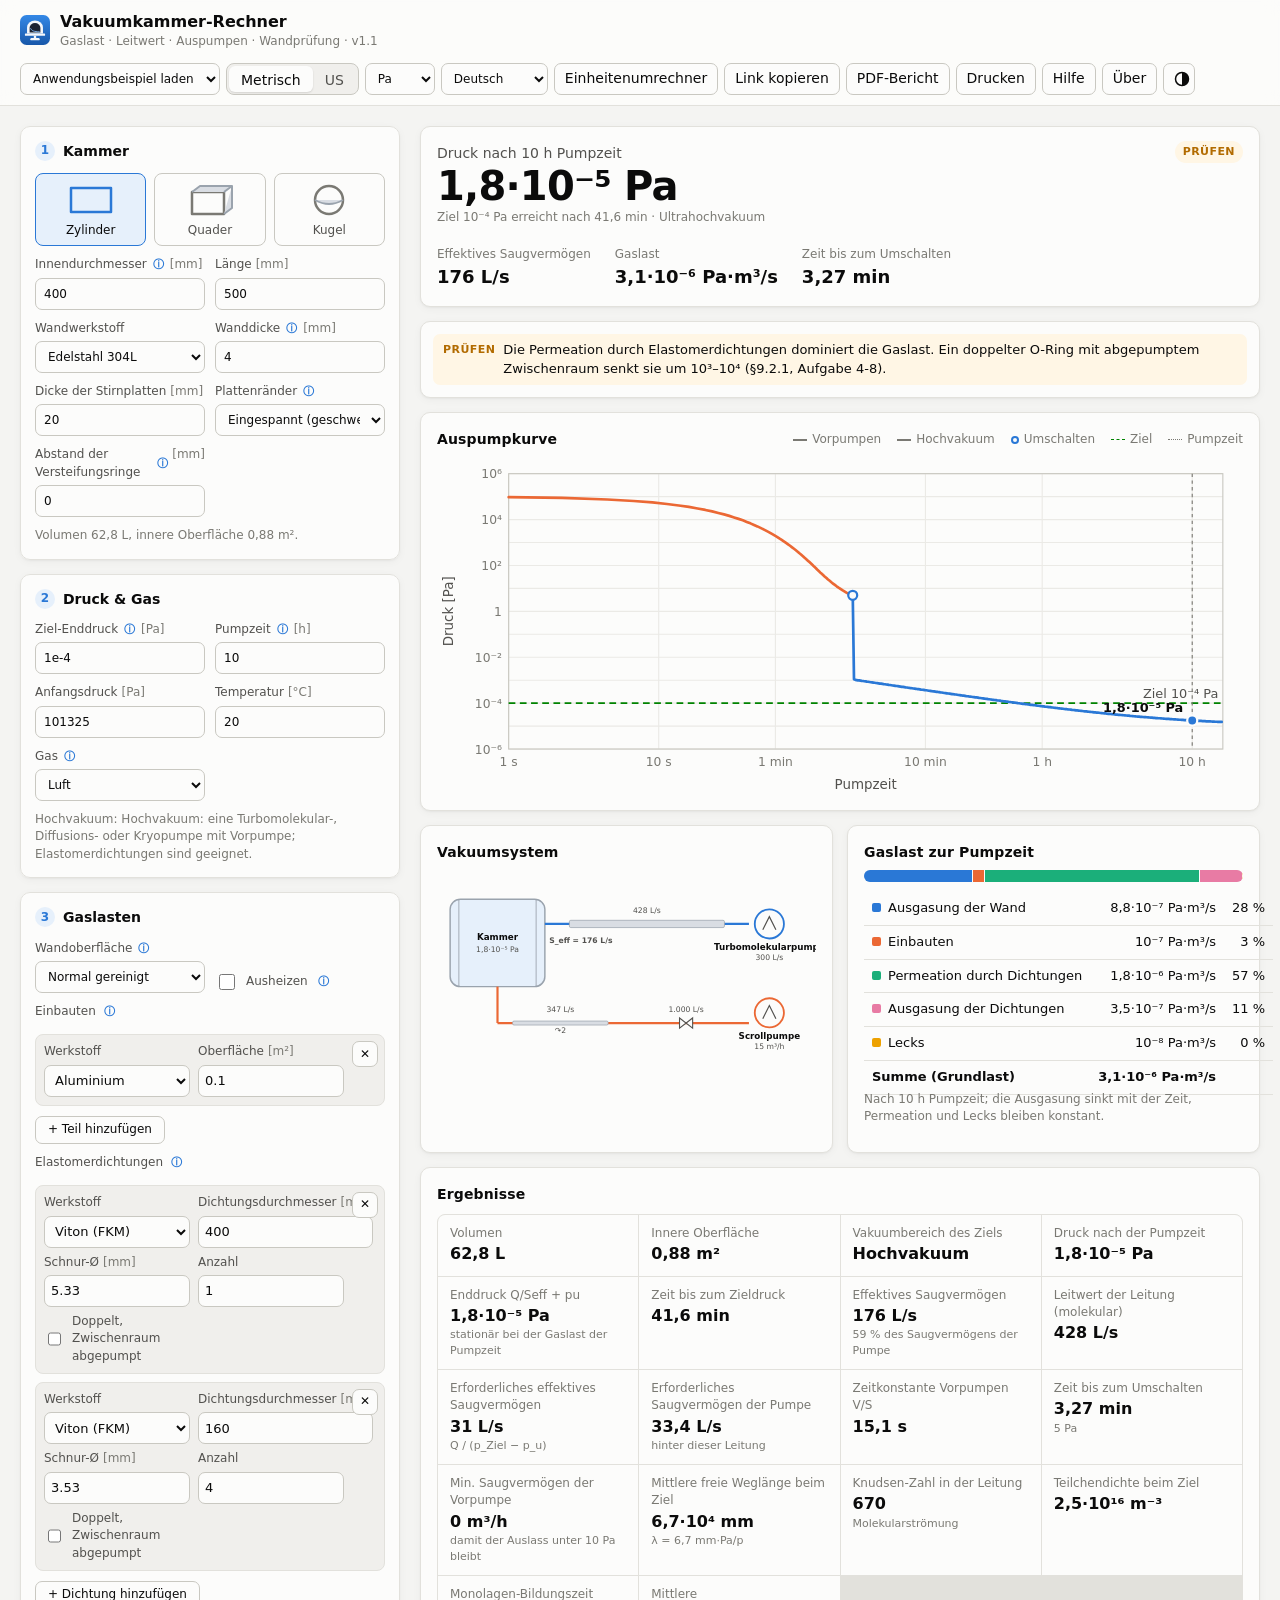
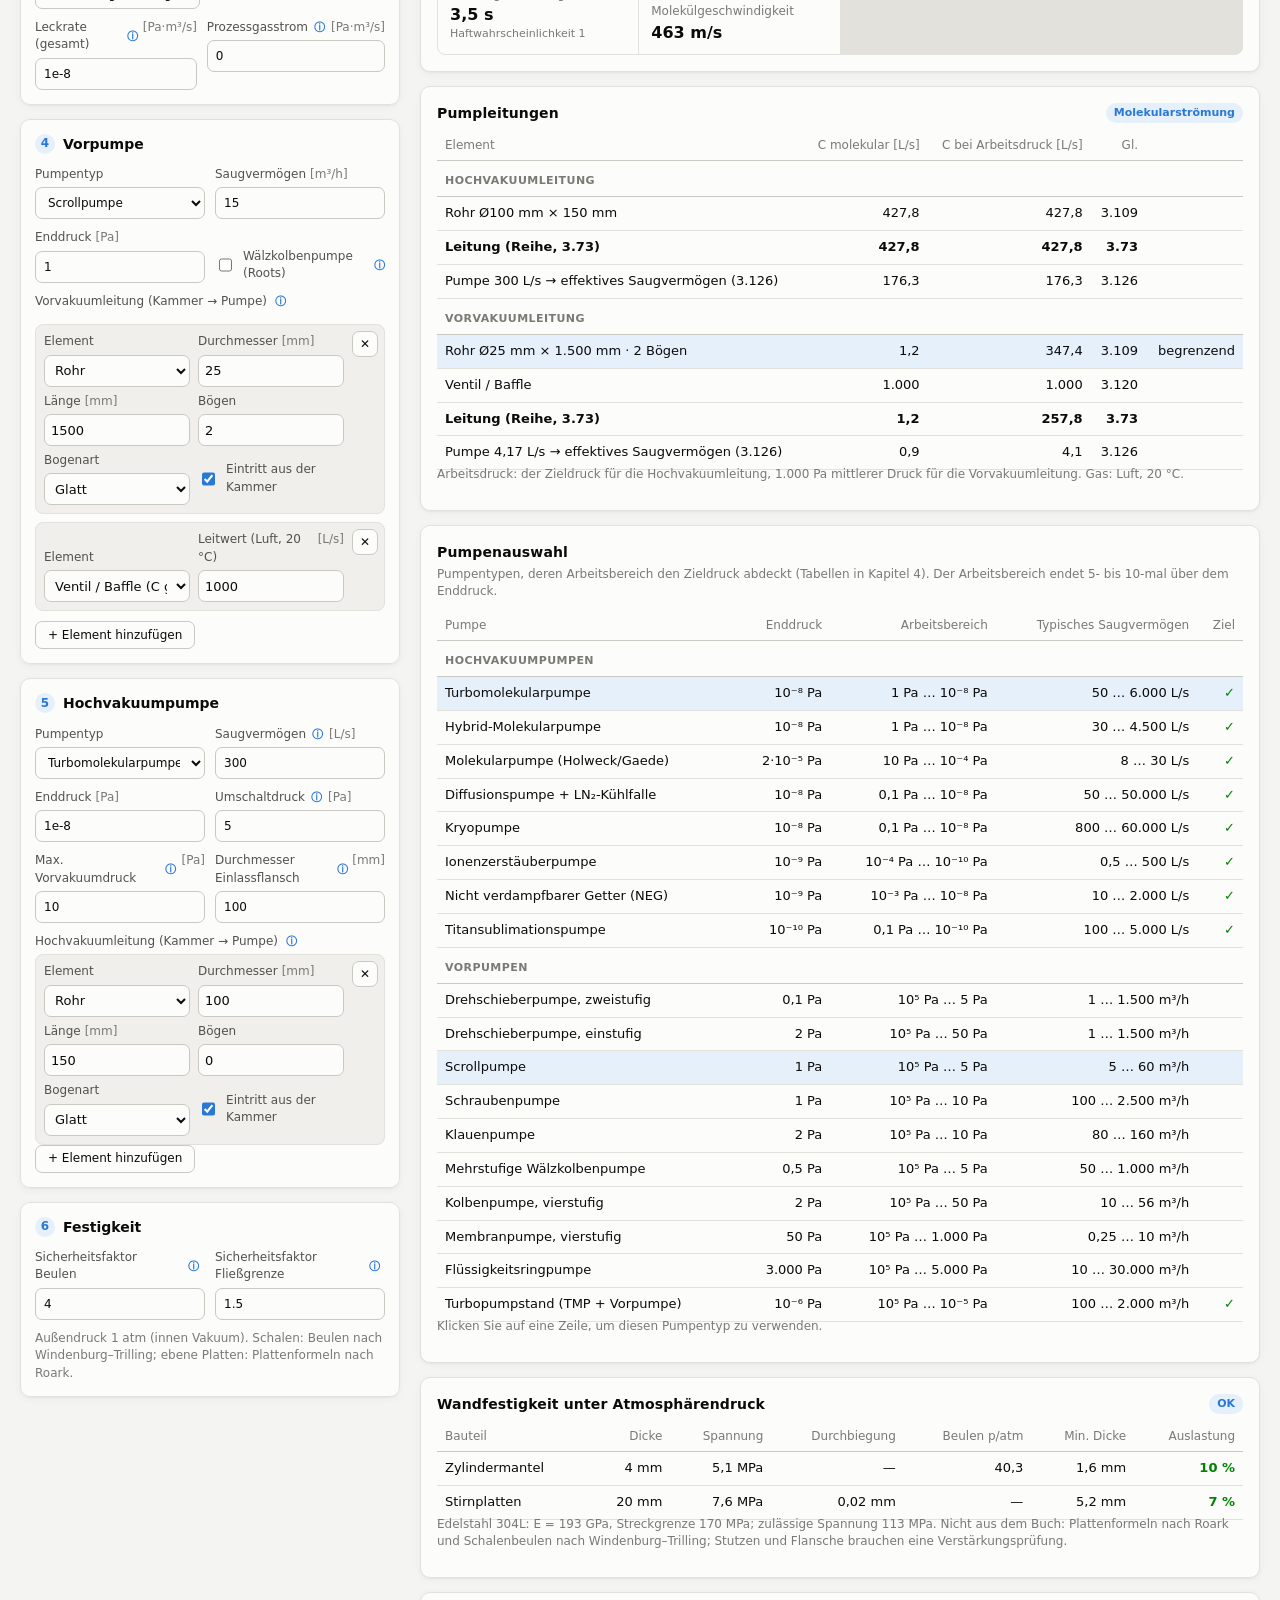
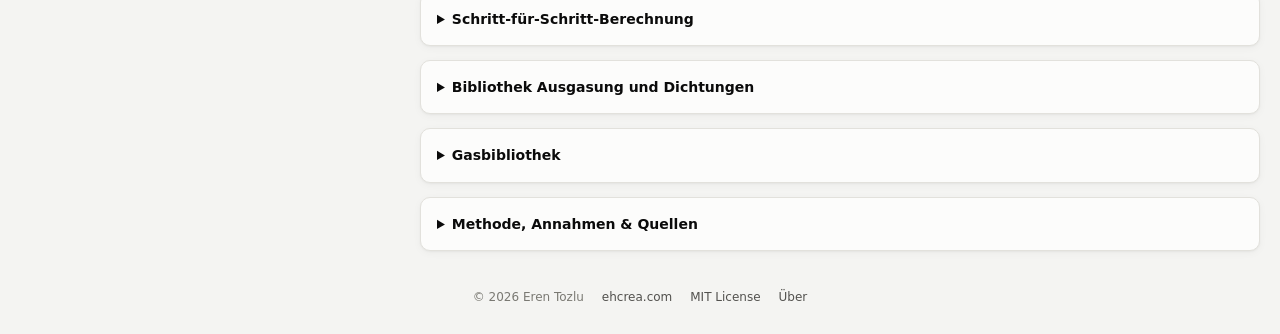
==== de/index.html @ d7c06305 "Add language pages, SEO tags, structured data and sitemap Each language now has its own indexable pa" ====
<!doctype html>
<html lang="de" data-page="de">
<head>
  <meta charset="utf-8">
  <meta name="viewport" content="width=device-width, initial-scale=1">
  <!-- seo: generated by tools/build-pages.js -->
  <title>Vakuumkammer-Rechner: Auspumpzeit, Gaslast und Leitwert</title>
  <meta name="description" content="Kostenloser Online-Rechner für Vakuumkammern: Gaslast durch Ausgasung, Permeation und Lecks, Leitwert der Pumpleitungen, effektives Saugvermögen, Auspumpzeit, Pumpenauswahl und Wanddicke. Metrische oder US-Einheiten, PDF-Bericht.">
  <link rel="canonical" href="https://ehcrea.github.io/vacuum-chamber-calculator/de/">
  <link rel="alternate" hreflang="en" href="https://ehcrea.github.io/vacuum-chamber-calculator/">
  <link rel="alternate" hreflang="de" href="https://ehcrea.github.io/vacuum-chamber-calculator/de/">
  <link rel="alternate" hreflang="nl" href="https://ehcrea.github.io/vacuum-chamber-calculator/nl/">
  <link rel="alternate" hreflang="tr" href="https://ehcrea.github.io/vacuum-chamber-calculator/tr/">
  <link rel="alternate" hreflang="es" href="https://ehcrea.github.io/vacuum-chamber-calculator/es/">
  <link rel="alternate" hreflang="x-default" href="https://ehcrea.github.io/vacuum-chamber-calculator/">
  <meta property="og:type" content="website">
  <meta property="og:site_name" content="ehcrea">
  <meta property="og:title" content="Vakuumkammer-Rechner: Auspumpzeit, Gaslast und Leitwert">
  <meta property="og:description" content="Kostenloser Online-Rechner für Vakuumkammern: Gaslast durch Ausgasung, Permeation und Lecks, Leitwert der Pumpleitungen, effektives Saugvermögen, Auspumpzeit, Pumpenauswahl und Wanddicke. Metrische oder US-Einheiten, PDF-Bericht.">
  <meta property="og:url" content="https://ehcrea.github.io/vacuum-chamber-calculator/de/">
  <meta property="og:image" content="https://ehcrea.github.io/vacuum-chamber-calculator/icons/og-image.png">
  <meta property="og:image:width" content="1200">
  <meta property="og:image:height" content="630">
  <meta property="og:image:alt" content="Vakuumkammer-Rechner: Auspumpzeit, Gaslast und Leitwert">
  <meta property="og:locale" content="de_DE">
  <meta property="og:locale:alternate" content="en_US">
  <meta property="og:locale:alternate" content="nl_NL">
  <meta property="og:locale:alternate" content="tr_TR">
  <meta property="og:locale:alternate" content="es_ES">
  <meta name="twitter:card" content="summary_large_image">
  <meta name="twitter:title" content="Vakuumkammer-Rechner: Auspumpzeit, Gaslast und Leitwert">
  <meta name="twitter:description" content="Kostenloser Online-Rechner für Vakuumkammern: Gaslast durch Ausgasung, Permeation und Lecks, Leitwert der Pumpleitungen, effektives Saugvermögen, Auspumpzeit, Pumpenauswahl und Wanddicke. Metrische oder US-Einheiten, PDF-Bericht.">
  <meta name="twitter:image" content="https://ehcrea.github.io/vacuum-chamber-calculator/icons/og-image.png">
  <script type="application/ld+json">{"@context":"https://schema.org","@type":"WebApplication","name":"Vacuum Chamber Calculator","alternateName":"Vakuumkammer-Rechner: Auspumpzeit, Gaslast und Leitwert","url":"https://ehcrea.github.io/vacuum-chamber-calculator/de/","description":"Kostenloser Online-Rechner für Vakuumkammern: Gaslast durch Ausgasung, Permeation und Lecks, Leitwert der Pumpleitungen, effektives Saugvermögen, Auspumpzeit, Pumpenauswahl und Wanddicke. Metrische oder US-Einheiten, PDF-Bericht.","applicationCategory":"EngineeringApplication","operatingSystem":"Any (web browser)","browserRequirements":"Requires JavaScript","inLanguage":["en","de","nl","tr","es"],"isAccessibleForFree":true,"offers":{"@type":"Offer","price":"0","priceCurrency":"EUR"},"license":"https://opensource.org/licenses/MIT","image":"https://ehcrea.github.io/vacuum-chamber-calculator/icons/og-image.png","author":{"@type":"Person","name":"Eren Tozlu","url":"https://erentozlu.com"},"publisher":{"@type":"Organization","name":"ehcrea","url":"https://ehcrea.com"},"codeRepository":"https://github.com/ehcrea/vacuum-chamber-calculator"}</script>
  <!-- /seo -->
  <link rel="icon" href="../icons/favicon.svg" type="image/svg+xml">
  <link rel="icon" href="../icons/favicon-32.png" sizes="32x32" type="image/png">
  <link rel="icon" href="../icons/favicon-16.png" sizes="16x16" type="image/png">
  <link rel="apple-touch-icon" href="../icons/apple-touch-icon.png" sizes="180x180">
  <link rel="manifest" href="../manifest.webmanifest">
  <meta name="apple-mobile-web-app-capable" content="yes">
  <meta name="mobile-web-app-capable" content="yes">
  <meta name="apple-mobile-web-app-title" content="Vacuum">
  <meta name="apple-mobile-web-app-status-bar-style" content="default">
  <meta name="theme-color" content="#f4f4f2" media="(prefers-color-scheme: light)">
  <meta name="theme-color" content="#111110" media="(prefers-color-scheme: dark)">
  <link rel="stylesheet" href="../css/style.css?v=5">
  <script>
    // Apply the saved theme before first paint to avoid a flash.
    try { const t = localStorage.getItem('vacuum.theme'); if (t === 'light' || t === 'dark') document.documentElement.setAttribute('data-theme', t); } catch (e) { /* storage unavailable */ }
  </script>
</head>
<body>
  <header class="topbar">
    <div class="brand">
      <img class="logo" src="../icons/favicon.svg" alt="" width="30" height="30">
      <div>
        <h1>Vakuumkammer-Rechner</h1>
        <p class="subtitle">Gaslast · Leitwert · Auspumpen · Wandprüfung · v1.1</p>
      </div>
    </div>
    <div class="toolbar">
      <label class="preset">
        <span class="sr-only">Anwendungsbeispiel</span>
        <select id="preset" aria-label="Anwendungsbeispiel">
          <option value="">Anwendungsbeispiel laden…</option>
        </select>
      </label>
      <div class="seg" role="radiogroup" aria-label="Einheitensystem" id="units">
        <button type="button" role="radio" data-units="SI" aria-checked="true">Metrisch</button>
        <button type="button" role="radio" data-units="IMP" aria-checked="false">US</button>
      </div>
      <label class="lang">
        <span class="sr-only">Druckeinheit</span>
        <select id="punit" aria-label="Druckeinheit">
          <option value="Pa">Pa</option>
          <option value="mbar">mbar</option>
          <option value="Torr">Torr</option>
        </select>
      </label>
      <label class="lang">
        <span class="sr-only">Sprache</span>
        <select id="lang" aria-label="Sprache"></select>
      </label>
      <button type="button" class="btn" id="converter-open" title="Einheitenumrechner öffnen">Einheitenumrechner</button>
      <button type="button" class="btn" id="share" title="Link mit dieser Auslegung kopieren">Link kopieren</button>
      <button type="button" class="btn" id="pdf" title="PDF-Auslegungsbericht herunterladen">PDF-Bericht</button>
      <button type="button" class="btn" id="print" title="Diese Seite drucken">Drucken</button>
      <button type="button" class="btn" id="help-open" title="So verwenden Sie diesen Rechner">Hilfe</button>
      <button type="button" class="btn" id="about-open" title="Über diesen Rechner">Über</button>
      <button type="button" class="btn btn-icon" id="theme" title="Helles/dunkles Design umschalten" aria-label="Design umschalten">
        <svg width="16" height="16" viewBox="0 0 16 16" aria-hidden="true"><circle cx="8" cy="8" r="6.5" fill="none" stroke="currentColor" stroke-width="1.5"></circle><path d="M8 1.5a6.5 6.5 0 0 1 0 13z" fill="currentColor"></path></svg>
      </button>
    </div>
  </header>

  <main class="layout">
    <!-- ================= INPUTS ================= -->
    <form class="inputs" id="form" autocomplete="off" novalidate>
      <fieldset>
        <legend><span class="step">1</span>Kammer</legend>
        <div class="layout-picker" role="radiogroup" aria-label="Kammerform" id="shape-picker">
          <button type="button" role="radio" data-shape="cyl" aria-checked="true">
            <svg viewBox="0 0 60 36" aria-hidden="true"><path d="M10 6H50V30H10Z"/><path class="metal" d="M10 6V30M50 6V30"/></svg>
            <span>Zylinder</span>
          </button>
          <button type="button" role="radio" data-shape="box" aria-checked="false">
            <svg viewBox="0 0 60 36" aria-hidden="true"><path d="M12 10H44V32H12Z"/><path class="metal" d="M12 10L20 4H52L44 10M52 4V26L44 32"/></svg>
            <span>Quader</span>
          </button>
          <button type="button" role="radio" data-shape="sphere" aria-checked="false">
            <svg viewBox="0 0 60 36" aria-hidden="true"><circle cx="30" cy="18" r="14" fill="none" stroke="currentColor"/><path class="metal" d="M16 18Q30 26 44 18"/></svg>
            <span>Kugel</span>
          </button>
        </div>
        <div class="grid2">
          <label data-show="cyl sphere"><span class="lt">Innendurchmesser <span class="tip" tabindex="0" title="Innendurchmesser des Mantels.">ⓘ</span></span> <span class="u" data-unit="length"></span><input type="number" step="any" min="0" data-key="D" data-q="length"></label>
          <label data-show="cyl box">Länge <span class="u" data-unit="length"></span><input type="number" step="any" min="0" data-key="L" data-q="length"></label>
          <label data-show="box">Breite <span class="u" data-unit="length"></span><input type="number" step="any" min="0" data-key="W" data-q="length"></label>
          <label data-show="box">Höhe <span class="u" data-unit="length"></span><input type="number" step="any" min="0" data-key="H" data-q="length"></label>
        </div>
        <div class="grid2">
          <label>Wandwerkstoff
            <select data-key="wallMat" id="wallMat"></select>
          </label>
          <label><span class="lt">Wanddicke <span class="tip" tabindex="0" title="Dicke des Mantels (Zylinder, Kugel) bzw. der Seitenwände und des Bodens (Quader).">ⓘ</span></span> <span class="u" data-unit="length"></span><input type="number" step="any" min="0" data-key="tw" data-q="length"></label>
          <label data-show="cyl box"><span class="lt" id="te-label">Dicke der Stirnplatten</span> <span class="u" data-unit="length"></span><input type="number" step="any" min="0" data-key="te" data-q="length"></label>
          <label data-show="cyl box"><span class="lt">Plattenränder <span class="tip" tabindex="0" title="Geschweißte oder dicke geflanschte Ränder wirken eingespannt; verschraubte Deckel auf einem O-Ring sind eher frei aufgelagert.">ⓘ</span></span>
            <select data-key="edge">
              <option value="fixed">Eingespannt (geschweißt)</option>
              <option value="simple">Frei aufgelagert (verschraubt)</option>
            </select>
          </label>
          <label data-show="cyl"><span class="lt">Abstand der Versteifungsringe <span class="tip" tabindex="0" title="Abstand zwischen umlaufenden Versteifungsringen. 0 = keine Ringe, die freie Länge ist die Zylinderlänge.">ⓘ</span></span> <span class="u" data-unit="length"></span><input type="number" step="any" min="0" data-key="stiff" data-q="length"></label>
        </div>
        <p class="hint" id="geo-hint"></p>
      </fieldset>

      <fieldset>
        <legend><span class="step">2</span>Druck &amp; Gas</legend>
        <div class="grid2">
          <label><span class="lt">Ziel-Enddruck <span class="tip" tabindex="0" title="Druck, den die Kammer erreichen muss (ohne Prozessgas). Sein Vakuumbereich bestimmt Pumpentyp und Dichtungen.">ⓘ</span></span> <span class="u" data-unit="pressure"></span><input type="number" step="any" min="0" data-key="target" data-q="pressure"></label>
          <label><span class="lt">Pumpzeit <span class="tip" tabindex="0" title="Zeit nach dem Pumpbeginn, zu der Druck und Ausgasungslast bewertet werden. Die Ausgasung sinkt etwa mit 1/t, eine längere Pumpzeit ergibt also einen niedrigeren Druck.">ⓘ</span></span> <span class="u" data-unit="time"></span><input type="number" step="any" min="0" data-key="tEval" data-q="time"></label>
          <label>Anfangsdruck <span class="u" data-unit="pressure"></span><input type="number" step="any" min="0" data-key="p0" data-q="pressure"></label>
          <label>Temperatur <span class="u" data-unit="temp"></span><input type="number" step="any" data-key="T" data-q="temp"></label>
          <label><span class="lt">Gas <span class="tip" tabindex="0" title="Gas für Leitwerte, mittlere freie Weglänge und Strömungsart. Die Ausgasung nicht ausgeheizter Systeme ist überwiegend Wasserdampf, Luftlecks sind Luft.">ⓘ</span></span>
            <select data-key="gas" id="gas"></select>
          </label>
        </div>
        <p class="hint" id="range-hint"></p>
      </fieldset>

      <fieldset>
        <legend><span class="step">3</span>Gaslasten</legend>
        <div class="grid2">
          <label><span class="lt">Wandoberfläche <span class="tip" tabindex="0" title="Ausgasung von Metallwänden nach 1 h Pumpen (Bild 10.1): ultrarein 10⁻⁶, normal gereinigt 10⁻⁵, rostig 10⁻⁴ Pa·m³/(s·m²), fallend mit 1/t.">ⓘ</span></span>
            <select data-key="surface">
              <option value="clean">Ultrarein</option>
              <option value="normal">Normal gereinigt</option>
              <option value="rusty">Rostig / verschmutzt</option>
              <option value="none">Ausgasung vernachlässigen</option>
            </select>
          </label>
          <label class="check"><input type="checkbox" data-key="baked"> Ausheizen <span class="tip" tabindex="0" title="Nach dem Ausheizen sinkt die Ausgasung auf die Werte von Anhang D (10⁻⁹–10⁻¹¹ Pa·m³/(s·m²) für Edelstahl).">ⓘ</span></label>
          <label data-show="baked">Ausheiztemperatur <span class="u" data-unit="temp"></span><input type="number" step="any" data-key="bakeT" data-q="temp"></label>
          <label data-show="baked"><span class="lt">Ausheizen endet nach <span class="tip" tabindex="0" title="Zeit vom Pumpbeginn, bis das Ausheizen beendet und die Kammer wieder auf Raumtemperatur ist. Davor gilt die Ausgasung ohne Ausheizen.">ⓘ</span></span> <span class="u" data-unit="time"></span><input type="number" step="any" min="0" data-key="bakeH" data-q="hours"></label>
        </div>
        <div class="mini-label">Einbauten <span class="tip" tabindex="0" title="Halterungen, Kabel, Isolierung, Proben in der Kammer: auch ihre Oberfläche gast aus. Mit Benutzerdefiniert geben Sie eine eigene Rate ein.">ⓘ</span></div>
        <div class="rows" id="comps"></div>
        <button type="button" class="btn btn-small" id="add-comp">+ Teil hinzufügen</button>
        <div class="mini-label">Elastomerdichtungen <span class="tip" tabindex="0" title="O-Ringe: Gas permeiert aus der Atmosphäre durch das Gummi (Permeation ∝ Länge), und das freiliegende Gummi gast aus. Ein doppelter O-Ring mit abgepumptem Zwischenraum senkt die Druckdifferenz.">ⓘ</span></div>
        <div class="rows" id="seals"></div>
        <button type="button" class="btn btn-small" id="add-seal">+ Dichtung hinzufügen</button>
        <div class="grid2">
          <label><span class="lt">Leckrate (gesamt) <span class="tip" tabindex="0" title="Zulässige Gesamtleckrate der Schweißnähte, Durchführungen und Dichtungen. Eine gute Helium-Lecksuche erreicht 10⁻¹⁰ Pa·m³/s je Verbindung.">ⓘ</span></span> <span class="u" data-unit="throughput"></span><input type="number" step="any" min="0" data-key="leak" data-q="throughput"></label>
          <label><span class="lt">Prozessgasstrom <span class="tip" tabindex="0" title="Im Betrieb eingelassenes Gas (Sputtergas, Dosierventil). Es bestimmt den Arbeitsdruck und die Größe der Vorpumpe, nicht den Enddruck.">ⓘ</span></span> <span class="u" data-unit="throughput"></span><input type="number" step="any" min="0" data-key="process" data-q="throughput"></label>
        </div>
      </fieldset>

      <fieldset>
        <legend><span class="step">4</span>Vorpumpe</legend>
        <div class="grid2">
          <label>Pumpentyp
            <select data-key="roughType" id="roughType"></select>
          </label>
          <label>Saugvermögen <span class="u" data-unit="roughS"></span><input type="number" step="any" min="0" data-key="roughS" data-q="roughS"></label>
          <label>Enddruck <span class="u" data-unit="pressure"></span><input type="number" step="any" min="0" data-key="roughPu" data-q="pressure"></label>
          <label class="check"><input type="checkbox" data-key="boosterOn"> Wälzkolbenpumpe (Roots) <span class="tip" tabindex="0" title="Eine Wälzkolbenpumpe in Reihe erhöht das Saugvermögen zwischen etwa 10³ und 10⁻¹ Pa (§4.6).">ⓘ</span></label>
          <label data-show="booster">Saugvermögen Roots <span class="u" data-unit="roughS"></span><input type="number" step="any" min="0" data-key="boosterS" data-q="roughS"></label>
          <label data-show="booster">Roots einschalten unter <span class="u" data-unit="pressure"></span><input type="number" step="any" min="0" data-key="boosterP" data-q="pressure"></label>
        </div>
        <div class="mini-label">Vorvakuumleitung (Kammer → Pumpe) <span class="tip" tabindex="0" title="Rohre, Ventile und Blenden in Reihe zwischen Kammer und Vorpumpe.">ⓘ</span></div>
        <div class="rows" id="roughLine"></div>
        <button type="button" class="btn btn-small" data-add-line="roughLine">+ Element hinzufügen</button>
      </fieldset>

      <fieldset>
        <legend><span class="step">5</span>Hochvakuumpumpe</legend>
        <div class="grid2">
          <label>Pumpentyp
            <select data-key="hvType" id="hvType"></select>
          </label>
          <label data-show="hv"><span class="lt">Saugvermögen <span class="tip" tabindex="0" title="Saugvermögen am Einlass für das gewählte Gas, aus dem Datenblatt.">ⓘ</span></span> <span class="u" data-unit="speed"></span><input type="number" step="any" min="0" data-key="hvS" data-q="speed"></label>
          <label data-show="hv">Enddruck <span class="u" data-unit="pressure"></span><input type="number" step="any" min="0" data-key="hvPu" data-q="pressure"></label>
          <label data-show="hv"><span class="lt">Umschaltdruck <span class="tip" tabindex="0" title="Druck, bei dem das Vorvakuumventil schließt und das Hochvakuumventil öffnet.">ⓘ</span></span> <span class="u" data-unit="pressure"></span><input type="number" step="any" min="0" data-key="hvCross" data-q="pressure"></label>
          <label data-show="backed"><span class="lt">Max. Vorvakuumdruck <span class="tip" tabindex="0" title="Höchster Vorvakuumdruck am Pumpenauslass: etwa 10 Pa bei Turbopumpen, der kritische Vorvakuumdruck (≈20 Pa) bei Diffusionspumpen.">ⓘ</span></span> <span class="u" data-unit="pressure"></span><input type="number" step="any" min="0" data-key="hvBacking" data-q="pressure"></label>
          <label data-show="hv"><span class="lt">Durchmesser Einlassflansch <span class="tip" tabindex="0" title="Der molekulare Leitwert der Einlassöffnung begrenzt das Saugvermögen jeder Pumpe an diesem Flansch (Aufgabe 4-5).">ⓘ</span></span> <span class="u" data-unit="length"></span><input type="number" step="any" min="0" data-key="hvFlange" data-q="length"></label>
        </div>
        <div data-show="hv">
          <div class="mini-label">Hochvakuumleitung (Kammer → Pumpe) <span class="tip" tabindex="0" title="Stutzen, Ventile, Baffles und Kühlfallen in Reihe zwischen Kammer und Hochvakuumpumpe.">ⓘ</span></div>
          <div class="rows" id="hvLine"></div>
          <button type="button" class="btn btn-small" data-add-line="hvLine">+ Element hinzufügen</button>
        </div>
      </fieldset>

      <fieldset>
        <legend><span class="step">6</span>Festigkeit</legend>
        <div class="grid2">
          <label><span class="lt">Sicherheitsfaktor Beulen <span class="tip" tabindex="0" title="Verhältnis des elastischen Beuldrucks zur atmosphärischen Last. Dünne Schalen sind imperfektionsempfindlich: 3 bis 5 ist üblich.">ⓘ</span></span><input type="number" step="any" min="1" data-key="sfB" data-q="num"></label>
          <label><span class="lt">Sicherheitsfaktor Fließgrenze <span class="tip" tabindex="0" title="Zulässige Spannung = Streckgrenze / Sicherheitsfaktor.">ⓘ</span></span><input type="number" step="any" min="1" data-key="sfY" data-q="num"></label>
        </div>
        <p class="hint">Außendruck 1 atm (innen Vakuum). Schalen: Beulen nach Windenburg–Trilling; ebene Platten: Plattenformeln nach Roark.</p>
      </fieldset>
    </form>

    <!-- ================= RESULTS ================= -->
    <section class="results" aria-live="polite">
      <div class="card hero" id="hero">
        <div class="hero-main">
          <div class="hero-label" id="hero-label">Druck nach der Pumpzeit</div>
          <div class="hero-value" id="hero-value">—</div>
          <div class="hero-sub" id="hero-sub"></div>
        </div>
        <dl class="hero-side" id="hero-side"></dl>
        <div class="status-chip" id="status-chip"></div>
      </div>

      <div class="card issues" id="issues" hidden></div>

      <div class="card">
        <div class="card-head"><h2 id="chart-title">Auspumpkurve</h2><span class="legend-key" id="chart-legend"></span></div>
        <div class="drawing chart" id="chart"></div>
      </div>

      <div class="grid-cards">
        <div class="card">
          <div class="card-head"><h2>Vakuumsystem</h2></div>
          <div class="drawing" id="schematic"></div>
        </div>
        <div class="card">
          <div class="card-head"><h2>Gaslast zur Pumpzeit</h2></div>
          <div id="loads"></div>
        </div>
      </div>

      <div class="card">
        <h2>Ergebnisse</h2>
        <div class="metrics" id="metrics"></div>
      </div>

      <div class="card">
        <div class="card-head"><h2>Pumpleitungen</h2><span class="badge" id="line-badge"></span></div>
        <div class="table-wrap" id="line-table"></div>
      </div>

      <div class="card">
        <div class="card-head"><h2>Pumpenauswahl</h2></div>
        <p class="card-note">Pumpentypen, deren Arbeitsbereich den Zieldruck abdeckt (Tabellen in Kapitel 4). Der Arbeitsbereich endet 5- bis 10-mal über dem Enddruck.</p>
        <div class="table-wrap" id="pump-table"></div>
      </div>

      <div class="card">
        <div class="card-head"><h2>Wandfestigkeit unter Atmosphärendruck</h2><span class="badge" id="struct-badge"></span></div>
        <div class="table-wrap" id="struct-table"></div>
      </div>

      <details class="card lib" id="steps-card">
        <summary>Schritt-für-Schritt-Berechnung</summary>
        <div class="steps" id="steps"></div>
      </details>

      <details class="card lib">
        <summary>Bibliothek Ausgasung und Dichtungen</summary>
        <p class="card-note">Typische Werte aus dem Buch (Bilder 10.1–10.3, Tabellen 10.1–10.2, Anhang D). Reale Raten hängen von Reinigung, Vorgeschichte und Pumpzeit ab; für kritische Systeme messen.</p>
        <div class="table-wrap" id="outg-table"></div>
        <p class="card-note" data-i18n-html="nasa"><!--i18n:nasa-->Andere Werkstoffe prüfen? Die <a href="https://etd.gsfc.nasa.gov/capabilities/outgassing-database/" target="_blank" rel="noopener">Ausgasungsdatenbank der NASA</a> enthält TML und CVCM (ASTM E595: 24 h bei 125 °C im Vakuum) für Tausende von Polymeren, Klebstoffen und Kabeln. Übliche Grenzwerte sind TML ≤ 1 % und CVCM ≤ 0,1 %. Dies sind prozentuale Masseverluste, keine Ausgasungsraten: Nutzen Sie sie zur Werkstoffauswahl und entnehmen Sie die Raten für den Rechner der Tabelle oben oder Messungen.<!--/i18n:nasa--></p>
        <div class="table-wrap" id="seal-table"></div>
      </details>

      <details class="card lib">
        <summary>Gasbibliothek</summary>
        <div class="table-wrap" id="gas-table"></div>
      </details>

      <details class="card notes">
        <summary>Methode, Annahmen &amp; Quellen</summary>
        <div class="notes-body" data-i18n-html="notes"><!--i18n:notes--><ul>
<li><b>Quelle.</b> Formeln und Daten aus <i>Vacuum Science and Technology</i> (Suurmeijer, Mulder, Verhoeven): kinetische Gastheorie (Kap. 1), Gasströmung und Leitwert (Kap. 3), Pumpen und Pumpsysteme (Kap. 4), Dichtungen (Kap. 9), Werkstoffe, Ausgasung und Permeation (Kap. 10, Anhang D). Der Rechner reproduziert das Rechenbeispiel aus §3.17 sowie die Aufgaben 3-1, 3-2, 3-3, 4-5, 4-6, 4-8 und 4-17 (siehe die Tests im Repository).</li>
<li><b>Leitwert.</b> Molekularströmung: Blende (3.97), kurze Rohre mit dem Clausing-Faktor 4d/(4d + 3l) (3.109–3.110), lange Rohre (3.107), Rechteckkanäle (3.112–3.114), Ringspalte (3.105, 3.116) und Bögen als Zusatzlänge α·d (3.118). Viskose Strömung: Poiseuille (3.89, 3.91, 3.93). Übergang: das empirische f(d·p) aus (3.123), in d/λ geschrieben, damit es für jedes Gas gilt; Blenden werden zwischen molekularer und kritischer Strömung interpoliert (Annahme). Leitwerte skalieren mit √(T/M) (3.120).</li>
<li><b>Gaslasten.</b> Metalle: q = q₁ₕ·(1 h/t) mit 10⁻⁶, 10⁻⁵ oder 10⁻⁴ Pa·m³/(s·m²) nach 1 h (Bild 10.1, Tabelle 10.1); Polymere und Keramik nach Bild 10.2 (≈1/t^0,6–0,85); nach dem Ausheizen die Werte aus Anhang D. Permeation durch O-Ringe Q = P(T)·Δp·F·πD mit der Arrhenius-Anpassung an Bild 10.3 und einem Geometriefaktor F = 2, der das Viton-Beispiel aus §4.11.1 und Aufgabe 4-8 reproduziert. Ein doppelter O-Ring mit abgepumptem Zwischenraum sieht nur den Zwischenraumdruck (§9.2.1).</li>
<li><b>Auspumpen.</b> V·dp/dt = Q(t) − S_eff·(p − p_u), mit Exponentialschritten integriert (7.4, 7.7); das Saugvermögen sinkt wie S₀·(1 − p_u/p) (7.8), der Durchfluss ist durch kritische Strömung im engsten Querschnitt der Leitung begrenzt, eine optionale Wälzkolbenpumpe übernimmt unter ihrem Einschaltdruck und die Hochvakuumpumpe beim Umschaltdruck. Das 1/t-Gesetz wird über seinen Gültigkeitsbereich von einigen zehn Stunden hinaus mit Warnung extrapoliert.</li>
<li><b>Pumpen.</b> Enddrücke, Arbeitsbereiche und typisches Saugvermögen aus den Tabellen von Kapitel 4; der Arbeitsbereich endet 5- bis 10-mal über dem Enddruck. Vorpumpe: S_b ≥ Q_max/p_b,max (Aufgaben 4-3, 4-6).</li>
<li><b>Wandfestigkeit (nicht im Buch).</b> Zylinder: elastisches Beulen nach Windenburg–Trilling mit der Grenze für lange Zylinder 2E/(1−ν²)·(t/D)³; Kugeln: 0,25·E·(t/Rₒ)², eine untere Schranke, die mit dem Standard-Sicherheitsfaktor 4 dem elastischen zulässigen Druck nach ASME VIII-1 UG-28(d) entspricht; ebene Platten unter 1 atm: Formeln nach Roark für eingespannte oder frei aufgelagerte Rechteck- und Kreisplatten. Stutzen, Flansche, Schweißnähte und Versteifungen brauchen einen eigenen Nachweis nach dem geltenden Druckbehälter-Regelwerk.</li>
<li><b>Nicht enthalten.</b> Gasgemische und Partialdrücke, Saugvermögenskurven aus Datenblättern, Kompressionsverhältnis von Turbopumpen, Desorptionsspitzen beim Ausheizen, diffusionsbegrenzte Ausgasung, virtuelle Lecks, Leitwert komplexer Geometrien (ein Element mit festem Leitwert verwenden), thermische Transpiration.</li>
<li><b>Prüfung gegen andere Quellen.</b> Neben den Buchbeispielen vergleichen die Tests den Rechner mit Standardwerten aus Handbüchern für Luft bei 20 °C (Blende 11,6 L/s pro cm², langes Rohr 12,1·d³/l, Poiseuille 135·d⁴·p̄/l, kritische Blende ≈ 20 L/s pro cm²; d und l in cm, p̄ in mbar): alle stimmen auf 1 % überein. Das Zylinderbeulen stimmt auf 5 % mit der Formel nach von Mises aus EN 13445-3 überein. Bekannte Abweichung: Der Kurzrohrfaktor 4d/(4d + 3l) des Buches liegt bis zu etwa 11 % über den exakten Clausing-Werten; Leitwerte kurzer Rohre sind daher etwas optimistisch.</li>
</ul><!--/i18n:notes--></div>
      </details>
    </section>
  </main>

  <footer class="site-footer">
    <span>© 2026 Eren Tozlu</span>
    <a href="https://ehcrea.com" target="_blank" rel="noopener">ehcrea.com</a>
    <a href="https://github.com/ehcrea/vacuum-chamber-calculator/blob/main/LICENSE" target="_blank" rel="noopener">MIT License</a>
    <a href="#about" id="about-link">Über</a>
  </footer>

  <dialog class="about" id="about" aria-labelledby="about-title">
    <form method="dialog"><button class="btn btn-icon about-close" title="Schließen" aria-label="Schließen">✕</button></form>
    <div data-i18n-html="about"><!--i18n:about--><div class="about-head"><img src="../icons/favicon.svg" alt=""><div><h2 id="about-title">Vakuumkammer-Rechner</h2><p>Version 1.1 · von Eren Tozlu</p></div></div>
<p>Ein kostenloses Browser-Werkzeug zur Auslegung einer Vakuumkammer und ihres Pumpsystems. Es summiert die Gaslast aus Ausgasung, Permeation durch Dichtungen und Lecks, berechnet den Leitwert der Pumpleitungen und das effektive Saugvermögen, simuliert das Auspumpen ab Atmosphäre und prüft die Wände gegen Einbeulen. Alle Berechnungen laufen in Ihrem Browser.</p>
<p>Formeln, Werkstoffdaten und Rechenbeispiele stammen aus dem Lehrbuch <i>Vacuum Science and Technology</i> von Bart Suurmeijer, Theo Mulder und Jan Verhoeven; die Gleichungsnummern der Schritt-für-Schritt-Berechnung beziehen sich darauf. Die Wandprüfung verwendet die Plattenformeln nach Roark und die Beulformel nach Windenburg–Trilling. Keine Verbindung zu oder Empfehlung durch die Autoren oder den Verlag.</p>
<p>Erstellt von Eren Tozlu. Weitere Engineering-Werkzeuge und Projekte auf <a href="https://ehcrea.com" target="_blank" rel="noopener">ehcrea.com</a>.</p>
<p>Open Source unter der <a href="https://github.com/ehcrea/vacuum-chamber-calculator/blob/main/LICENSE" target="_blank" rel="noopener">MIT-Lizenz</a>; der Quellcode liegt auf <a href="https://github.com/ehcrea/vacuum-chamber-calculator" target="_blank" rel="noopener">GitHub</a>.</p>
<div class="about-support"><p><strong>Gefällt Ihnen der Vakuumrechner?</strong> Er ist für alle kostenlos, und ich erweitere ihn in meiner Freizeit. Wenn er Ihnen bei einer Kammerauslegung Zeit gespart oder beim Lernen geholfen hat, können Sie die Weiterentwicklung auf Patreon unterstützen. Jeder Beitrag, ob groß oder klein, hilft mir, neue technische Werkzeuge zu entwickeln. Vielen Dank!</p><a class="btn-support" href="https://www.patreon.com/ehcrea" target="_blank" rel="noopener"><span aria-hidden="true">♥</span> Auf Patreon unterstützen</a></div>
<p class="about-meta"><strong>Haftungsausschluss.</strong> Die Ergebnisse sind technische Abschätzungen für die Konzeptphase, keine zertifizierte Berechnung. Die Rechnungen reproduzieren die Beispiele des Buches und wurden mit Standardwerten aus Handbüchern und der elastischen Beulformel der EN 13445-3 gegengeprüft (siehe Hinweise unter den Ergebnissen). Bekannte Grenzen: Der Clausing-Faktor des Buches für kurze Rohre liefert bis zu etwa 11 % höhere Leitwerte als die exakten Werte; Ausgasungs- und Permeationsdaten schwanken je nach Charge, Reinigung und Vorgeschichte um eine Größenordnung; Pumpendaten sind typische Werte – verwenden Sie die Herstellerkurven der tatsächlichen Pumpe. Kritische Systeme durch Messung prüfen und drucktragende Teile, Stutzen und Schweißnähte nach dem geltenden Regelwerk (z. B. ASME VIII-1 oder EN 13445) nachweisen lassen. Das Werkzeug wird ohne Gewähr bereitgestellt; die Nutzung erfolgt auf eigene Gefahr.</p><!--/i18n:about--></div>
  </dialog>

  <dialog class="about help" id="help" aria-labelledby="help-title">
    <form method="dialog"><button class="btn btn-icon about-close" title="Schließen" aria-label="Schließen">✕</button></form>
    <div data-i18n-html="help"><!--i18n:help--><h2 id="help-title">So verwenden Sie den Vakuumkammer-Rechner</h2>
<p>Neu hier? Wählen Sie in der Werkzeugleiste unter <b>Anwendungsbeispiel laden…</b> ein Beispiel, ändern Sie dann einen Wert nach dem anderen und beobachten Sie die Auspumpkurve.</p>
<h3>Sechs Schritte</h3>
<ol>
<li><b>Kammer</b>: Form, Innenmaße, Wandwerkstoff und Dicken.</li>
<li><b>Druck &amp; Gas</b>: der benötigte Enddruck, die Pumpzeit, nach der er erreicht sein muss, das Gas und die Temperatur.</li>
<li><b>Gaslasten</b>: Sauberkeit der Wand und Ausheizen, Einbauten mit ihrer Oberfläche, die Elastomerdichtungen (O-Ringe) und die zulässige Leckrate. Ein Prozessgasstrom zählt nur im Betrieb.</li>
<li><b>Vorpumpe</b> und ihre Leitung zur Kammer, wahlweise mit Wälzkolbenpumpe.</li>
<li><b>Hochvakuumpumpe</b> mit Saugvermögen, Umschalt- und Vorvakuumdruck sowie der Leitung (Stutzen, Ventile, Baffles) zwischen Kammer und Pumpe.</li>
<li><b>Festigkeit</b>: Sicherheitsfaktoren für die atmosphärische Last auf die Wände.</li>
</ol>
<h3>Grundbegriffe</h3>
<dl>
<dt>Gaslast Q</dt><dd>Gas, das je Sekunde in die Kammer gelangt [Pa·m³/s]. Unter etwa 10⁻² Pa dominiert die Ausgasung (meist Wasserdampf), die etwa mit 1/t sinkt.</dd>
<dt>Leitwert C</dt><dd>Wie leicht Gas durch ein Rohr oder eine Blende strömt. Bei Molekularströmung hängt er nur von Geometrie und Gas ab, nicht vom Druck. In Reihe gilt 1/C = Σ1/Cᵢ.</dd>
<dt>Effektives Saugvermögen</dt><dd>S_eff = S·C/(S + C): das Saugvermögen, das tatsächlich an der Kammer ankommt. Eine Pumpe, die viel größer als der Leitwert ist, ist verschenkt.</dd>
<dt>Enddruck</dt><dd>p = Q/S_eff + p_u: Gaslast geteilt durch das effektive Saugvermögen plus der Enddruck der Pumpe.</dd>
<dt>Strömungsart</dt><dd>Knudsen-Zahl Kn = λ/d: viskos unter 0,01, molekular über 1. Vorpumpen ist meist viskos, Hochvakuum molekular.</dd>
</dl>
<h3>Ergebnisse lesen</h3>
<ul>
<li>Das Abzeichen zeigt <b>OK</b>, <b>Prüfen</b> oder <b>Problem</b>; jede Meldung sagt, was zu ändern ist, und nennt den Abschnitt im Buch.</li>
<li>Die Auspumpkurve zeigt Vorpumpen (orange) und Hochvakuum (blau), den Umschaltpunkt, das Ziel und die Pumpzeit.</li>
<li><b>Pumpleitungen</b> listet jedes Element; das begrenzende ist hervorgehoben. <b>Pumpenauswahl</b> markiert die passenden Pumpentypen; ein Klick auf eine Zeile übernimmt sie.</li>
<li><b>Schritt-für-Schritt-Berechnung</b> zeigt alle Formeln mit Gleichungsnummern. <b>Link kopieren</b> speichert die Auslegung in einem Link; <b>PDF-Bericht</b> erstellt einen druckbaren Bericht.</li>
</ul>
<h3>Kostenlose Lektüre für Studierende</h3>
<p>Alle folgenden Quellen sind online frei lesbar (auf Englisch) und grob von einführend bis vertiefend geordnet.</p>
<ul class="reading">
<li><a href="https://www.leybold.com/en-us/knowledge/vacuum-fundamentals" target="_blank" rel="noopener">Leybold – Fundamentals of Vacuum Technology</a>: Einführung von der Gasphysik über Pumpen und Messgeräte bis zur Lecksuche; auch als kostenloses E-Book erhältlich.</li>
<li><a href="https://www.pfeiffervacuum.com/global/en/knowledge/vacuum-technology" target="_blank" rel="noopener">Pfeiffer Vacuum – The Vacuum Technology Book</a>: Grundlegende Berechnungen (Druck, Gasströmung, Leitwert, Auspumpzeit), Komponenten, Pumpen und Messtechnik.</li>
<li><a href="https://arxiv.org/abs/2006.01464" target="_blank" rel="noopener">E. Al-Dmour – Fundamentals of Vacuum Physics and Technology</a>: Vorlesung der CERN Accelerator School (2020): kinetische Gastheorie, Gasströmung und die wichtigsten Gasquellen in kompakter Form.</li>
<li><a href="https://arxiv.org/abs/1404.0960" target="_blank" rel="noopener">P. Chiggiato – Vacuum Technology for Ion Sources</a>: Vorlesung der CERN Accelerator School (2014): Strömungsbereiche, Leitwerte, Pumpenauswahl und eine elektrische Analogie für das Auspumpen.</li>
<li><a href="https://arxiv.org/abs/2105.07675" target="_blank" rel="noopener">M. Seidel – Accelerator Vacuum</a>: Vorlesung der CERN Accelerator School (2021): Druckprofile entlang langer Rohre – warum viele Systeme leitwertbegrenzt sind.</li>
<li><a href="https://arxiv.org/abs/2006.07124" target="_blank" rel="noopener">P. Chiggiato – Outgassing Properties of Vacuum Materials for Particle Accelerators</a>: Vorlesung der CERN Accelerator School (2020): warum Oberflächen Gas abgeben, die Rolle von Wasserdampf und Ausheizen, Werkstoffwahl; Hintergrund zum 1/t-Gesetz.</li>
<li><a href="https://etd.gsfc.nasa.gov/capabilities/outgassing-database/" target="_blank" rel="noopener">NASA – Outgassing Data for Selecting Spacecraft Materials</a>: frei durchsuchbare Datenbank mit Tausenden von Werkstoffen (Klebstoffe, Elastomere, Kunststoffe, Klebebänder, Kabel), geprüft nach ASTM E595. Angegeben werden TML (Gesamtmasseverlust, %) und CVCM (kondensierbare flüchtige Bestandteile, %) – Screening-Werte für die Werkstoffauswahl; sie sind keine Ausgasungsraten und lassen sich nicht direkt in den Rechner eingeben.</li>
<li><a href="https://arxiv.org/abs/2006.01574" target="_blank" rel="noopener">V. Baglin – Cryopumping and Vacuum Systems</a>: Vorlesung der CERN Accelerator School (2020): Getter- und Kryopumpen, angewandt auf ein großes reales System (LHC).</li>
<li><a href="https://ntrs.nasa.gov/citations/20205011530" target="_blank" rel="noopener">NASA SP-8007 – Buckling of Thin-Walled Circular Cylinders (2020)</a>: NASA-Auslegungsrichtlinie zum Schalenbeulen und zu Abminderungsfaktoren; Hintergrund zur Wandfestigkeitsprüfung.</li>
<li>Kurze Definitionen auf Wikipedia: <a href="https://en.wikipedia.org/wiki/Vacuum" target="_blank" rel="noopener">Vacuum</a>, <a href="https://en.wikipedia.org/wiki/Mean_free_path" target="_blank" rel="noopener">Mittlere freie Weglänge</a>, <a href="https://en.wikipedia.org/wiki/Knudsen_number" target="_blank" rel="noopener">Knudsen number</a>, <a href="https://en.wikipedia.org/wiki/Free_molecular_flow" target="_blank" rel="noopener">Free molecular flow</a>, <a href="https://en.wikipedia.org/wiki/Outgassing" target="_blank" rel="noopener">Outgassing</a>, <a href="https://en.wikipedia.org/wiki/Vacuum_pump" target="_blank" rel="noopener">Vacuum pump</a>, <a href="https://en.wikipedia.org/wiki/Ultra-high_vacuum" target="_blank" rel="noopener">Ultrahochvakuum</a>.</li>
</ul>
<p class="about-meta">Die Links führen zu externen Websites; für deren Inhalt sind die jeweiligen Autoren verantwortlich.</p>
<p class="about-meta">Drücke lassen sich in Pa, mbar oder Torr anzeigen; Durchfluss und Ausgasung folgen dieser Wahl.</p><!--/i18n:help--></div>
  </dialog>

  <dialog class="about converter" id="converter" aria-labelledby="conv-title">
    <form method="dialog"><button class="btn btn-icon about-close" title="Schließen" aria-label="Schließen">✕</button></form>
    <h2 id="conv-title">Einheitenumrechner</h2>
    <div class="seg seg-wide conv-tabs" role="radiogroup" aria-label="Größe" id="conv-family">
      <button type="button" role="radio" data-family="pressure" aria-checked="true">Druck</button>
      <button type="button" role="radio" data-family="throughput" aria-checked="false">Throughput</button>
      <button type="button" role="radio" data-family="speed" aria-checked="false">Saugvermögen</button>
      <button type="button" role="radio" data-family="outg" aria-checked="false">Outgassing</button>
      <button type="button" role="radio" data-family="length" aria-checked="false">Länge</button>
      <button type="button" role="radio" data-family="temp" aria-checked="false">Temperatur</button>
      <button type="button" role="radio" data-family="volume" aria-checked="false">Volumen</button>
    </div>
    <p class="hint">Type in any field; the others update.</p>
    <div class="conv-grid" id="conv-fields"></div>
    <p class="hint" id="conv-note"></p>
  </dialog>

  <div class="toast" id="toast" role="status" hidden></div>

  <script src="../js/units.js?v=5"></script>
  <script src="../js/i18n.js?v=5"></script>
  <script src="../js/data.js?v=5"></script>
  <script src="../js/physics.js?v=5"></script>
  <script src="../js/presets.js?v=5"></script>
  <script src="../js/steps.js?v=5"></script>
  <script src="../js/drawing.js?v=5"></script>
  <script src="../js/charts.js?v=5"></script>
  <script src="../js/report.js?v=5"></script>
  <script src="../js/app.js?v=5"></script>
</body>
</html>
---- css/style.css ----
:root {
  color-scheme: light;
  --bg: #f4f4f2;
  --surface: #fcfcfb;
  --surface-2: #f0efec;
  --border: #e2e1dc;
  --border-strong: #c9c8c1;
  --text: #0b0b0b;
  --text-2: #52514e;
  --text-3: #7a7973;
  --accent: #2a78d6;
  --accent-ink: #ffffff;
  --accent-soft: #e6f0fb;
  --metal: #d9dde3;
  --metal-edge: #9aa3ad;
  --rubber: #2b2b2a;
  --grid: #ebeae6;
  --s1: #2a78d6; --s2: #eb6834; --s3: #1baf7a; --s4: #eda100; --s5: #e87ba4;
  --cold: #2a78d6; --hot: #e34948;
  --ok: #008300; --warn: #b26b00; --err: #c62828; --info: #2a78d6;
  --warn-bg: #fff6e5; --err-bg: #fdecec; --info-bg: #eef4fc;
  --radius: 10px;
  --shadow: 0 1px 2px rgba(0,0,0,.04), 0 2px 8px rgba(0,0,0,.04);
  --mono: ui-monospace, SFMono-Regular, Menlo, Consolas, monospace;
}
@media (prefers-color-scheme: dark) {
  :root:not([data-theme="light"]) {
    color-scheme: dark;
    --bg: #111110; --surface: #1a1a19; --surface-2: #232321; --border: #2e2e2c; --border-strong: #45453f;
    --text: #f0efec; --text-2: #c3c2b7; --text-3: #8f8e86;
    --accent: #3987e5; --accent-soft: #1d2b3d;
    --metal: #3a3f46; --metal-edge: #6b7480; --rubber: #d7d6d0; --grid: #2a2a28;
    --s1: #3987e5; --s2: #d95926; --s3: #199e70; --s4: #c98500; --s5: #d55181;
    --cold: #3987e5; --hot: #e66767;
    --ok: #3fae3f; --warn: #e0a030; --err: #f07070; --info: #6aa8f0;
    --warn-bg: #2d2412; --err-bg: #331a1a; --info-bg: #17222f;
    --shadow: none;
  }
}
:root[data-theme="dark"] {
  color-scheme: dark;
  --bg: #111110; --surface: #1a1a19; --surface-2: #232321; --border: #2e2e2c; --border-strong: #45453f;
  --text: #f0efec; --text-2: #c3c2b7; --text-3: #8f8e86;
  --accent: #3987e5; --accent-soft: #1d2b3d;
  --metal: #3a3f46; --metal-edge: #6b7480; --rubber: #d7d6d0; --grid: #2a2a28;
  --s1: #3987e5; --s2: #d95926; --s3: #199e70; --s4: #c98500; --s5: #d55181;
  --cold: #3987e5; --hot: #e66767;
  --ok: #3fae3f; --warn: #e0a030; --err: #f07070; --info: #6aa8f0;
  --warn-bg: #2d2412; --err-bg: #331a1a; --info-bg: #17222f;
  --shadow: none;
}

* { box-sizing: border-box; }
html, body { margin: 0; }
body {
  background: var(--bg); color: var(--text);
  font: 14px/1.45 system-ui, -apple-system, "Segoe UI", Roboto, Helvetica, Arial, sans-serif;
  -webkit-font-smoothing: antialiased;
}
h1, h2 { margin: 0; font-weight: 600; }
h2 { font-size: 14px; letter-spacing: .01em; }
.sr-only { position: absolute; width: 1px; height: 1px; overflow: hidden; clip: rect(0 0 0 0); }

/* ---------- Top bar ---------- */
.topbar {
  position: sticky; top: 0; z-index: 10;
  display: flex; flex-wrap: wrap; gap: 12px; align-items: center; justify-content: space-between;
  padding: 10px 20px; background: color-mix(in srgb, var(--surface) 92%, transparent);
  backdrop-filter: blur(8px); border-bottom: 1px solid var(--border);
}
.brand { display: flex; align-items: center; gap: 10px; }
.logo { width: 30px; height: 30px; flex: none; }
.logo rect { fill: var(--accent); }
.logo path { stroke: var(--accent-ink); stroke-width: 2; fill: none; stroke-linecap: round; }
h1 { font-size: 16px; }
.subtitle { margin: 0; color: var(--text-3); font-size: 12px; }
.toolbar { display: flex; flex-wrap: wrap; gap: 8px; align-items: center; }

select, input[type="number"] {
  font: inherit; color: var(--text); background: var(--surface);
  border: 1px solid var(--border-strong); border-radius: 7px;
  padding: 6px 8px; width: 100%; min-width: 0; height: 32px;
}
input[type="number"] { font-variant-numeric: tabular-nums; }
select:focus-visible, input:focus-visible, button:focus-visible { outline: 2px solid var(--accent); outline-offset: 1px; }
input:invalid, input.bad { border-color: var(--err); }
.lang select { width: auto; }

.btn {
  font: inherit; font-weight: 500; height: 32px; padding: 0 12px; border-radius: 7px; cursor: pointer;
  border: 1px solid var(--border-strong); background: var(--surface); color: var(--text);
}
.btn:hover { background: var(--surface-2); }
.btn-primary { background: var(--accent); border-color: var(--accent); color: var(--accent-ink); }
.btn-primary:hover { background: var(--accent); filter: brightness(1.08); }
.btn:disabled { opacity: .6; cursor: progress; }
.btn-icon { width: 32px; padding: 0; display: inline-grid; place-items: center; }

.seg { display: inline-flex; border: 1px solid var(--border-strong); border-radius: 8px; padding: 2px; background: var(--surface-2); }
.seg button {
  font: inherit; font-weight: 500; border: 0; background: transparent; color: var(--text-2);
  padding: 4px 12px; border-radius: 6px; cursor: pointer; height: 26px;
}
.seg button[aria-checked="true"] { background: var(--surface); color: var(--text); box-shadow: 0 1px 2px rgba(0,0,0,.12); }
.seg-wide { display: flex; margin-bottom: 10px; }
.seg-wide button { flex: 1; white-space: nowrap; padding: 4px 6px; min-width: 0; overflow: hidden; text-overflow: ellipsis; }

/* ---------- Layout ---------- */
.layout {
  display: grid; grid-template-columns: minmax(300px, 380px) minmax(0, 1fr); gap: 20px;
  padding: 20px; max-width: 1440px; margin: 0 auto;
}
.inputs { display: flex; flex-direction: column; gap: 14px; }
fieldset {
  margin: 0; padding: 14px; border: 1px solid var(--border); border-radius: var(--radius);
  background: var(--surface); box-shadow: var(--shadow); display: flex; flex-direction: column; gap: 10px;
}
legend { font-weight: 600; padding: 0 6px; margin-left: -6px; display: flex; align-items: center; gap: 8px; float: left; width: 100%; margin-bottom: 2px; }
legend + * { clear: both; }
.step {
  display: inline-grid; place-items: center; width: 20px; height: 20px; border-radius: 50%;
  background: var(--accent-soft); color: var(--accent); font-size: 12px; font-weight: 700;
}
label { display: grid; grid-template-columns: auto 1fr; align-content: start; column-gap: 4px; row-gap: 4px; font-size: 12px; color: var(--text-2); font-weight: 500; }
label > input, label > select { grid-column: 1 / -1; }
label .u { color: var(--text-3); font-weight: 400; }
label.check { display: flex; flex-direction: row; align-items: center; gap: 8px; align-self: end; height: 32px; }
label.check input { width: 16px; height: 16px; accent-color: var(--accent); }
.grid2 { display: grid; grid-template-columns: 1fr 1fr; gap: 10px; }
.grid3 { display: grid; grid-template-columns: 1fr 1fr 1fr; gap: 10px; }
.hint { margin: 0; font-size: 12px; color: var(--text-3); }
.hint:empty { display: none; }
[hidden] { display: none !important; }

.layout-picker { display: grid; grid-template-columns: repeat(3, 1fr); gap: 8px; }
.layout-picker button {
  font: inherit; font-size: 12px; font-weight: 500; color: var(--text-2);
  display: flex; flex-direction: column; align-items: center; gap: 4px; padding: 8px 4px 6px;
  border: 1px solid var(--border-strong); border-radius: 8px; background: var(--surface); cursor: pointer;
}
.layout-picker svg { width: 60px; height: 36px; }
.layout-picker path { fill: none; stroke: var(--text-3); stroke-width: 2.5; stroke-linejoin: round; }
.layout-picker path.metal { stroke-width: 2; }
.layout-picker .ring { fill: var(--text-3); stroke: none; }
.layout-picker circle { stroke: var(--text-3); stroke-width: 2.5; }
.layout-picker button[aria-checked="true"] circle { stroke: var(--accent); }
.layout-picker .ring-path { display: none; }
.layout-picker button[aria-checked="true"] { border-color: var(--accent); background: var(--accent-soft); color: var(--text); }
.layout-picker button[aria-checked="true"] path { stroke: var(--accent); }
.layout-picker button[aria-checked="true"] .ring { fill: var(--accent); }

/* ---------- Results ---------- */
.results { display: flex; flex-direction: column; gap: 14px; min-width: 0; }
.card {
  background: var(--surface); border: 1px solid var(--border); border-radius: var(--radius);
  padding: 16px; box-shadow: var(--shadow); min-width: 0;
}
.card > h2 { margin-bottom: 10px; }
.card-head { display: flex; justify-content: space-between; align-items: center; gap: 10px; flex-wrap: wrap; margin-bottom: 8px; }
.card-note { margin: -4px 0 10px; color: var(--text-3); font-size: 12px; }
.grid-cards { display: grid; grid-template-columns: repeat(auto-fit, minmax(320px, 1fr)); gap: 14px; }

.hero { display: flex; gap: 20px; align-items: center; justify-content: space-between; flex-wrap: wrap; }
.hero-label { color: var(--text-2); font-weight: 500; }
.hero-value { font-size: 40px; font-weight: 650; letter-spacing: -.02em; font-variant-numeric: tabular-nums; line-height: 1.15; }
.hero-sub { color: var(--text-3); font-size: 12px; }
.hero-side { display: grid; grid-template-columns: repeat(3, auto); gap: 4px 24px; margin: 0; }
.hero-side div { display: flex; flex-direction: column; }
.hero-side dt { color: var(--text-3); font-size: 12px; }
.hero-side dd { margin: 0; font-size: 18px; font-weight: 600; font-variant-numeric: tabular-nums; }
.hero.invalid .hero-value { color: var(--text-3); }

/* Source results table */
.table-wrap { overflow-x: auto; }
table.data { width: 100%; border-collapse: collapse; font-size: 13px; font-variant-numeric: tabular-nums; }
table.data th { text-align: right; font-weight: 500; color: var(--text-3); font-size: 12px; padding: 6px 8px; border-bottom: 1px solid var(--border-strong); white-space: nowrap; }
table.data td { text-align: right; padding: 7px 8px; border-bottom: 1px solid var(--border); white-space: nowrap; }
table.data th:first-child, table.data td:first-child { text-align: left; }
table.data td.strong { font-weight: 600; }
.status { font-weight: 600; }
.status.ok { color: var(--ok); }
.status.over { color: var(--err); }

.issues { display: flex; flex-direction: column; gap: 6px; padding: 12px; }
.issue { display: flex; gap: 8px; align-items: flex-start; padding: 7px 10px; border-radius: 7px; font-size: 13px; }
.issue .tag { flex: none; font-size: 11px; font-weight: 700; text-transform: uppercase; letter-spacing: .04em; padding-top: 1px; min-width: 44px; }
.issue.error { background: var(--err-bg); } .issue.error .tag { color: var(--err); }
.issue.warn { background: var(--warn-bg); } .issue.warn .tag { color: var(--warn); }
.issue.info { background: var(--info-bg); } .issue.info .tag { color: var(--info); }

.section-wrap { margin-top: 10px; border-top: 1px solid var(--border); padding-top: 8px; }
.section-title { font-size: 12px; color: var(--text-3); margin-bottom: 4px; }
.section svg { max-height: 150px; }
.temp-legend { display: flex; align-items: center; gap: 8px; font-size: 12px; color: var(--text-2); font-variant-numeric: tabular-nums; }
.map-wrap { position: relative; }
.map-wrap svg { display: block; width: 100%; height: auto; max-height: 460px; }
.temp-legend .ramp { width: 120px; height: 8px; border-radius: 4px; background: linear-gradient(90deg, var(--cold), var(--hot)); }

.metrics { display: grid; grid-template-columns: repeat(auto-fill, minmax(170px, 1fr)); gap: 1px; background: var(--border); border: 1px solid var(--border); border-radius: 8px; overflow: hidden; }
.metric { background: var(--surface); padding: 10px 12px; }
.metric .k { font-size: 12px; color: var(--text-3); }
.metric .v { font-size: 16px; font-weight: 600; font-variant-numeric: tabular-nums; }
.metric .s { font-size: 11px; color: var(--text-3); }

.notes summary { cursor: pointer; font-weight: 600; }
.notes-body { color: var(--text-2); font-size: 13px; }
.notes-body ul { padding-left: 18px; }
.notes-body li { margin-bottom: 6px; }

.toast {
  position: fixed; bottom: 20px; left: 50%; transform: translateX(-50%);
  background: var(--text); color: var(--bg); padding: 8px 14px; border-radius: 8px; font-size: 13px; z-index: 20;
}

@media (max-width: 1000px) {
  .layout { grid-template-columns: 1fr; padding: 16px; }
  .inputs { order: 0; }
}
@media (max-width: 640px) {
  .grid4 { grid-template-columns: 1fr 1fr; }
  .topbar { padding: 10px 16px; position: static; }
  .grid-cards { grid-template-columns: 1fr; }
  .hero-value { font-size: 32px; }
  .hero-side { grid-template-columns: repeat(2, auto); }
  .grid3 { grid-template-columns: 1fr 1fr; }
  .toolbar { width: 100%; }
}

@media print {
  .topbar .toolbar, .toast, .site-footer, .about, .lib-tools, #suggest, #apply-rec, .tip { display: none; }
  .topbar { position: static; }
  body { background: #fff; }
  .layout { grid-template-columns: 300px 1fr; padding: 0; gap: 12px; }
  .card, fieldset { box-shadow: none; break-inside: avoid; }
  .notes { display: block; }
  .notes[open] summary ~ *, .notes summary ~ * { display: block; }
}
/* Footer and About dialog */
.site-footer { display: flex; flex-wrap: wrap; justify-content: center; gap: 6px 18px; padding: 18px 16px 28px; color: var(--text-3); font-size: 12px; }
.site-footer a { color: var(--text-2); text-decoration: none; }
.site-footer a:hover { color: var(--accent); text-decoration: underline; }
.about { width: min(520px, calc(100vw - 32px)); padding: 22px 24px 18px; border: 1px solid var(--border); border-radius: var(--radius); background: var(--surface); color: var(--text); box-shadow: 0 20px 60px rgba(0, 0, 0, 0.25); }
.about::backdrop { background: rgba(0, 0, 0, 0.4); }
.about-close { position: absolute; top: 12px; right: 12px; }
.about-head { display: flex; align-items: center; gap: 12px; margin-bottom: 12px; padding-right: 36px; }
.about-head img { width: 44px; height: 44px; border-radius: 10px; }
.about h2 { margin: 0; font-size: 18px; }
.about-head p { margin: 2px 0 0; color: var(--text-3); font-size: 12px; }
.about p { line-height: 1.55; margin: 0 0 10px; }
.about a { color: var(--accent); }
.about-support { margin: 14px 0 0; padding: 12px 14px; border: 1px solid var(--border); border-radius: var(--radius); background: var(--accent-soft); }
.about-support p { margin: 0 0 10px; }
.about a.btn-support { display: inline-flex; align-items: center; gap: 6px; padding: 7px 14px; border-radius: 999px; background: #ff424d; color: #fff; font-weight: 600; font-size: 13px; text-decoration: none; }
.about a.btn-support:hover { background: #e63a44; }
.about .about-meta { margin: 14px 0 0; padding-top: 10px; border-top: 1px solid var(--border); color: var(--text-3); font-size: 12px; }

/* ---------- O-ring designer additions ---------- */
.mini-label { font-size: 12px; color: var(--text-2); font-weight: 500; margin-bottom: 4px; }
.grid2 > div > .seg-wide { margin-bottom: 0; }
fieldset > .btn { align-self: flex-start; }
input[type="number"]:disabled { color: var(--text-2); background: var(--surface-2); }
details.sub { border-top: 1px solid var(--border); padding-top: 8px; display: flex; flex-direction: column; gap: 10px; }
details.sub summary { cursor: pointer; font-size: 12px; font-weight: 600; color: var(--text-2); }
details.sub[open] { gap: 10px; }
details.sub > * + * { margin-top: 10px; }
label.check { height: auto; font-weight: 500; }

.hero { position: relative; }
.status-chip { position: absolute; top: 14px; right: 16px; font-size: 11px; font-weight: 700; text-transform: uppercase; letter-spacing: .04em; padding: 3px 8px; border-radius: 99px; }
.status-chip.ok { color: var(--ok); background: color-mix(in srgb, var(--ok) 12%, transparent); }
.status-chip.warn { color: var(--warn); background: var(--warn-bg); }
.status-chip.error { color: var(--err); background: var(--err-bg); }
.hero-main { padding-right: 70px; }
.hero-value.ok { color: var(--text); }
.hero-value.warn { color: var(--warn); }
.hero-value.error { color: var(--err); }

.drawing { display: flex; justify-content: center; }
.drawing svg { display: block; width: 100%; height: auto; max-height: 340px; }
.legend-key { font-size: 12px; color: var(--text-3); display: inline-flex; align-items: center; gap: 6px; }
.legend-key .k-free { width: 14px; height: 0; border-top: 1.5px dashed var(--text-3); }
svg .metal { fill: var(--metal); stroke: var(--metal-edge); stroke-width: 1; }
svg .hatch line { stroke: var(--metal-edge); stroke-width: .8; }
svg .oring { fill: var(--rubber); }
svg .oring-free { fill: none; stroke: var(--text-3); stroke-width: 1.2; stroke-dasharray: 4 3; }
svg .oring-line { fill: none; stroke: var(--rubber); }
svg .wall { fill: none; stroke: var(--metal-edge); stroke-width: 1.5; }
svg .groove-fill { fill: var(--accent-soft); stroke: none; }
svg .dim { stroke: var(--text-3); stroke-width: 1; fill: none; }
svg .dim-text { fill: var(--text-2); font-size: 12px; font-variant-numeric: tabular-nums; }
svg .dim-text.strong { fill: var(--text); font-weight: 600; }
svg .axis { stroke: var(--text-3); stroke-width: 1; stroke-dasharray: 10 3 2 3; }
svg .press { stroke: var(--hot); stroke-width: 2; fill: none; }
svg .press-head { fill: var(--hot); }
svg .press-text { fill: var(--hot); font-size: 11px; font-weight: 700; }
svg .gap-hl { fill: var(--hot); opacity: .35; }

.badge { font-size: 11px; font-weight: 600; color: var(--accent); background: var(--accent-soft); border-radius: 99px; padding: 2px 8px; }
table.data td.hl, table.data tr.hl td { background: var(--accent-soft); }
table.data tr.click { cursor: pointer; }
table.data tr.click:hover td { background: var(--surface-2); }
table.data td.left, table.data th.left { text-align: left; }
table.data td.wrap { white-space: normal; text-align: left; min-width: 180px; color: var(--text-2); font-size: 12px; }
.lib summary { cursor: pointer; font-weight: 600; }
.lib[open] summary { margin-bottom: 10px; }
.lib-tools { display: flex; gap: 8px; margin-bottom: 8px; flex-wrap: wrap; }
.lib-tools select { width: auto; }
.lib-tools input[type="search"] { font: inherit; color: var(--text); background: var(--surface); border: 1px solid var(--border-strong); border-radius: 7px; padding: 6px 8px; height: 32px; flex: 1; min-width: 160px; }
.lib-scroll { max-height: 420px; overflow-y: auto; }
.lib-scroll thead th { position: sticky; top: 0; background: var(--surface); }

.metric.warn .v { color: var(--warn); }
.metric.error .v { color: var(--err); }

.converter { width: min(560px, calc(100vw - 32px)); }
.converter h2 { margin-bottom: 12px; padding-right: 40px; }
.conv-tabs { flex-wrap: wrap; }
.conv-tabs button { flex: 1 0 auto; }
.conv-grid { display: grid; grid-template-columns: repeat(auto-fill, minmax(150px, 1fr)); gap: 10px; margin-top: 10px; }
.conv-grid label { grid-template-columns: 1fr; }

@media (max-width: 640px) {
  .status-chip { position: static; }
  .hero-main { padding-right: 0; }
  .layout-picker button span { font-size: 11px; }
}
@media print {
  .lib:not([open]) { display: none; }
}

/* Five seal types, tooltips, help */
.layout-picker.five { grid-template-columns: repeat(5, 1fr); gap: 6px; }
.layout-picker.five button { padding: 6px 2px 5px; font-size: 11px; }
.layout-picker.five svg { width: 46px; height: 28px; }
.lt { display: inline-flex; align-items: center; gap: 4px; }
.tip { display: inline-grid; place-items: center; width: 15px; height: 15px; border-radius: 50%; font-size: 11px; line-height: 1; color: var(--accent); cursor: help; font-weight: 600; }
.tip:hover, .tip:focus-visible { background: var(--accent-soft); outline: none; }
.help { width: min(680px, calc(100vw - 32px)); max-height: calc(100vh - 48px); overflow-y: auto; }
.help h3 { font-size: 14px; margin: 16px 0 6px; }
.help ol, .help ul { padding-left: 20px; margin: 0 0 10px; line-height: 1.55; }
.help li { margin-bottom: 4px; }
.help dl { display: grid; grid-template-columns: max-content 1fr; gap: 4px 14px; margin: 0 0 10px; }
.help dt { font-weight: 600; }
.help dd { margin: 0; color: var(--text-2); }
.help svg { display: block; width: 100%; max-width: 420px; height: auto; margin: 6px auto 4px; }
.help svg .metal { fill: var(--metal); stroke: var(--metal-edge); }
.help svg .oring { fill: var(--rubber); }
.help svg .dim { stroke: var(--text-3); fill: none; }
.help svg text { fill: var(--text-2); font-size: 12px; font-weight: 600; }
.toast { max-width: min(520px, calc(100vw - 32px)); text-align: center; }
@media (max-width: 640px) {
  .help dl { grid-template-columns: 1fr; }
  .help dd { margin-bottom: 6px; }
}
.preset select { width: auto; max-width: 200px; }
.toolbar { gap: 6px; }
.toolbar .btn { padding: 0 10px; }
@media (max-width: 640px) { .preset, .preset select { width: 100%; max-width: 100%; } }

/* ---------- Vacuum chamber calculator ---------- */
.rows { display: flex; flex-direction: column; gap: 8px; }
.row { display: grid; grid-template-columns: repeat(auto-fill, minmax(118px, 1fr)); gap: 6px 8px; align-items: end; padding: 8px 40px 8px 8px; border: 1px solid var(--border); border-radius: 8px; background: var(--surface-2); position: relative; font-size: 12px; }
.row label { font-size: 12px; }
.row input[type="number"], .row select { padding: 4px 6px; font-size: 13px; }
.row label.check { align-self: center; }
.row-del { position: absolute; top: 6px; right: 6px; width: 26px; height: 26px; font-size: 12px; }
.btn-small { height: 28px; font-size: 12px; align-self: flex-start; }
.mini-label .tip { margin-left: 2px; }
.stack { display: flex; height: 12px; border-radius: 6px; overflow: hidden; background: var(--surface-2); margin: 2px 0 10px; }
.stack i { display: block; height: 100%; }
.stack i + i { border-left: 1px solid var(--surface); }
.s1 { background: var(--s1); } .s2 { background: var(--s2); } .s3 { background: var(--s3); } .s4 { background: var(--s4); } .s5 { background: var(--s5); }
.dot { display: inline-block; width: 9px; height: 9px; border-radius: 2px; margin-right: 7px; vertical-align: 0; }
table.data tr.total td { font-weight: 600; border-top: 1px solid var(--border-strong); }
table.data tr.section td { font-size: 11px; font-weight: 700; color: var(--text-3); text-transform: uppercase; letter-spacing: .04em; padding-top: 12px; border-bottom: 1px solid var(--border-strong); }
.badge.bad { color: var(--err); background: var(--err-bg); }
.chart svg { max-height: 360px; }
svg .grid { stroke: var(--grid); stroke-width: 1; }
svg .frame { fill: none; stroke: var(--border-strong); stroke-width: 1; }
svg .tick { fill: var(--text-3); font-size: 11px; font-variant-numeric: tabular-nums; }
svg .axis-title { fill: var(--text-2); font-size: 12px; }
svg .curve { fill: none; stroke-width: 2.4; stroke-linejoin: round; stroke-linecap: round; }
svg .curve.rough { stroke: var(--s2); }
svg .curve.hv { stroke: var(--s1); }
svg .target { stroke: var(--ok); stroke-width: 1.4; stroke-dasharray: 6 4; }
svg .eval { stroke: var(--text-3); stroke-width: 1; stroke-dasharray: 3 3; }
svg .dot-cross { fill: var(--surface); stroke: var(--s1); stroke-width: 2; }
svg .dot-eval { fill: var(--accent); stroke: var(--surface); stroke-width: 2; }
svg .mark-text { fill: var(--text-2); font-size: 11.5px; }
svg .mark-text.strong, svg .small.strong { fill: var(--text); font-weight: 600; }
.legend-key .lk { display: inline-flex; align-items: center; gap: 5px; margin-left: 10px; }
.legend-key .lk i { display: inline-block; width: 14px; height: 0; border-top: 2.4px solid; }
.legend-key .k-rough { border-color: var(--s2); }
.legend-key .k-hv { border-color: var(--s1); }
.legend-key .k-target { border-top: 1.5px dashed var(--ok) !important; }
.legend-key .k-eval { border-top: 1.5px dotted var(--text-3) !important; }
.legend-key .k-cross { width: 8px !important; height: 8px !important; border: 2px solid var(--s1) !important; border-radius: 50%; }
svg.schem .ch { fill: var(--accent-soft); stroke: var(--metal-edge); stroke-width: 2; }
svg.schem .ch-edge { fill: none; stroke: var(--metal-edge); stroke-width: 1.2; }
svg.schem .pipe { stroke: var(--metal-edge); stroke-width: 3; }
svg.schem .pipe.hv { stroke: var(--s1); }
svg.schem .pipe.rough { stroke: var(--s2); }
svg.schem .elem { fill: var(--metal); stroke: var(--metal-edge); stroke-width: 1; }
svg.schem .valve { fill: var(--surface); stroke: var(--text-2); stroke-width: 1.5; }
svg.schem .orifice { stroke: var(--text); stroke-width: 3; }
svg.schem .pump { fill: var(--surface); stroke-width: 2.5; }
svg.schem .pump.hv { stroke: var(--s1); }
svg.schem .pump.rough { stroke: var(--s2); }
svg.schem .pump-mark { fill: none; stroke: var(--text-2); stroke-width: 1.6; }
svg.schem .lbl { fill: var(--text); font-size: 12px; font-weight: 600; }
svg.schem .small { fill: var(--text-2); font-size: 10.5px; font-variant-numeric: tabular-nums; }
.steps h3 { font-size: 13px; margin: 14px 0 4px; }
.steps h3:first-child { margin-top: 0; }
table.steps-table td { white-space: normal; vertical-align: top; font-size: 12.5px; }
table.steps-table td.formula { font-family: var(--mono); font-size: 12px; color: var(--text-2); }
table.steps-table td.eq { color: var(--text-3); font-size: 11.5px; white-space: nowrap; }
table.steps-table td:first-child { width: 26%; }
@media print {
  .topbar .toolbar, .inputs .btn, .row-del { display: none !important; }
}
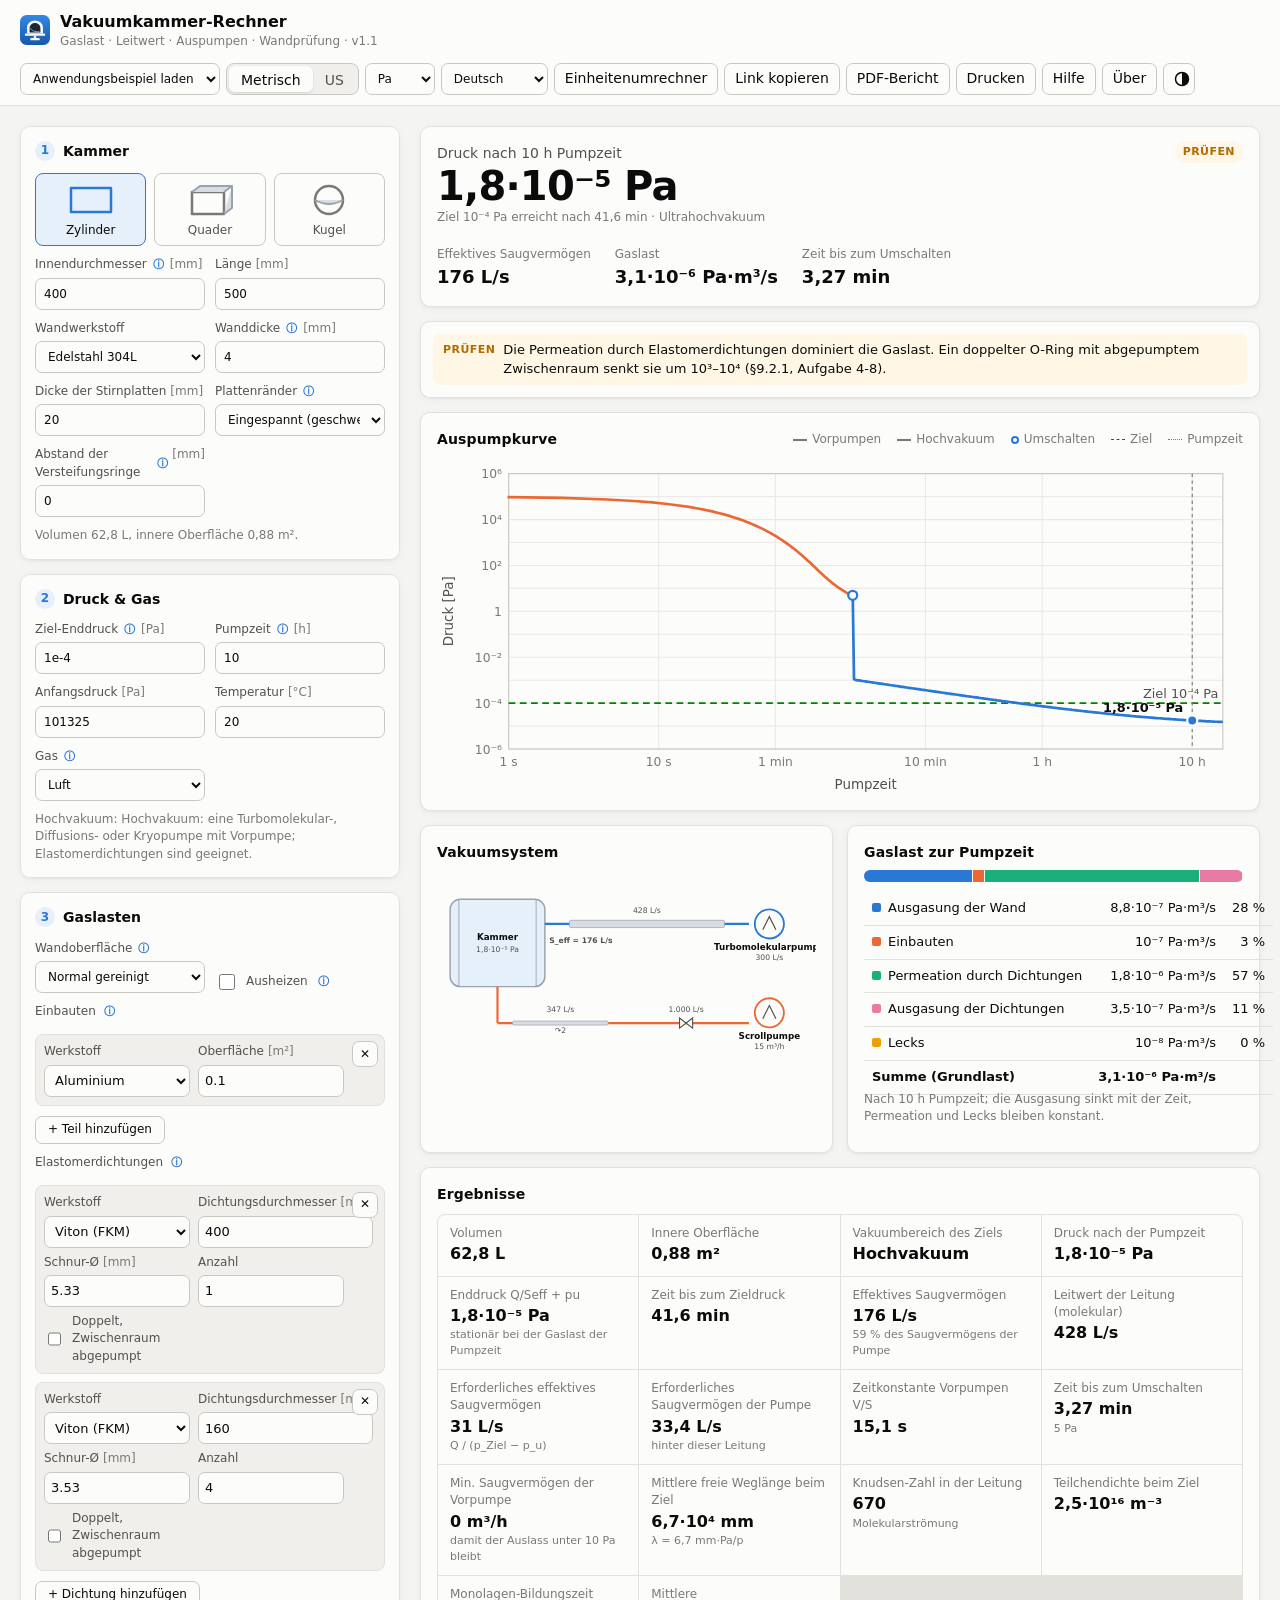
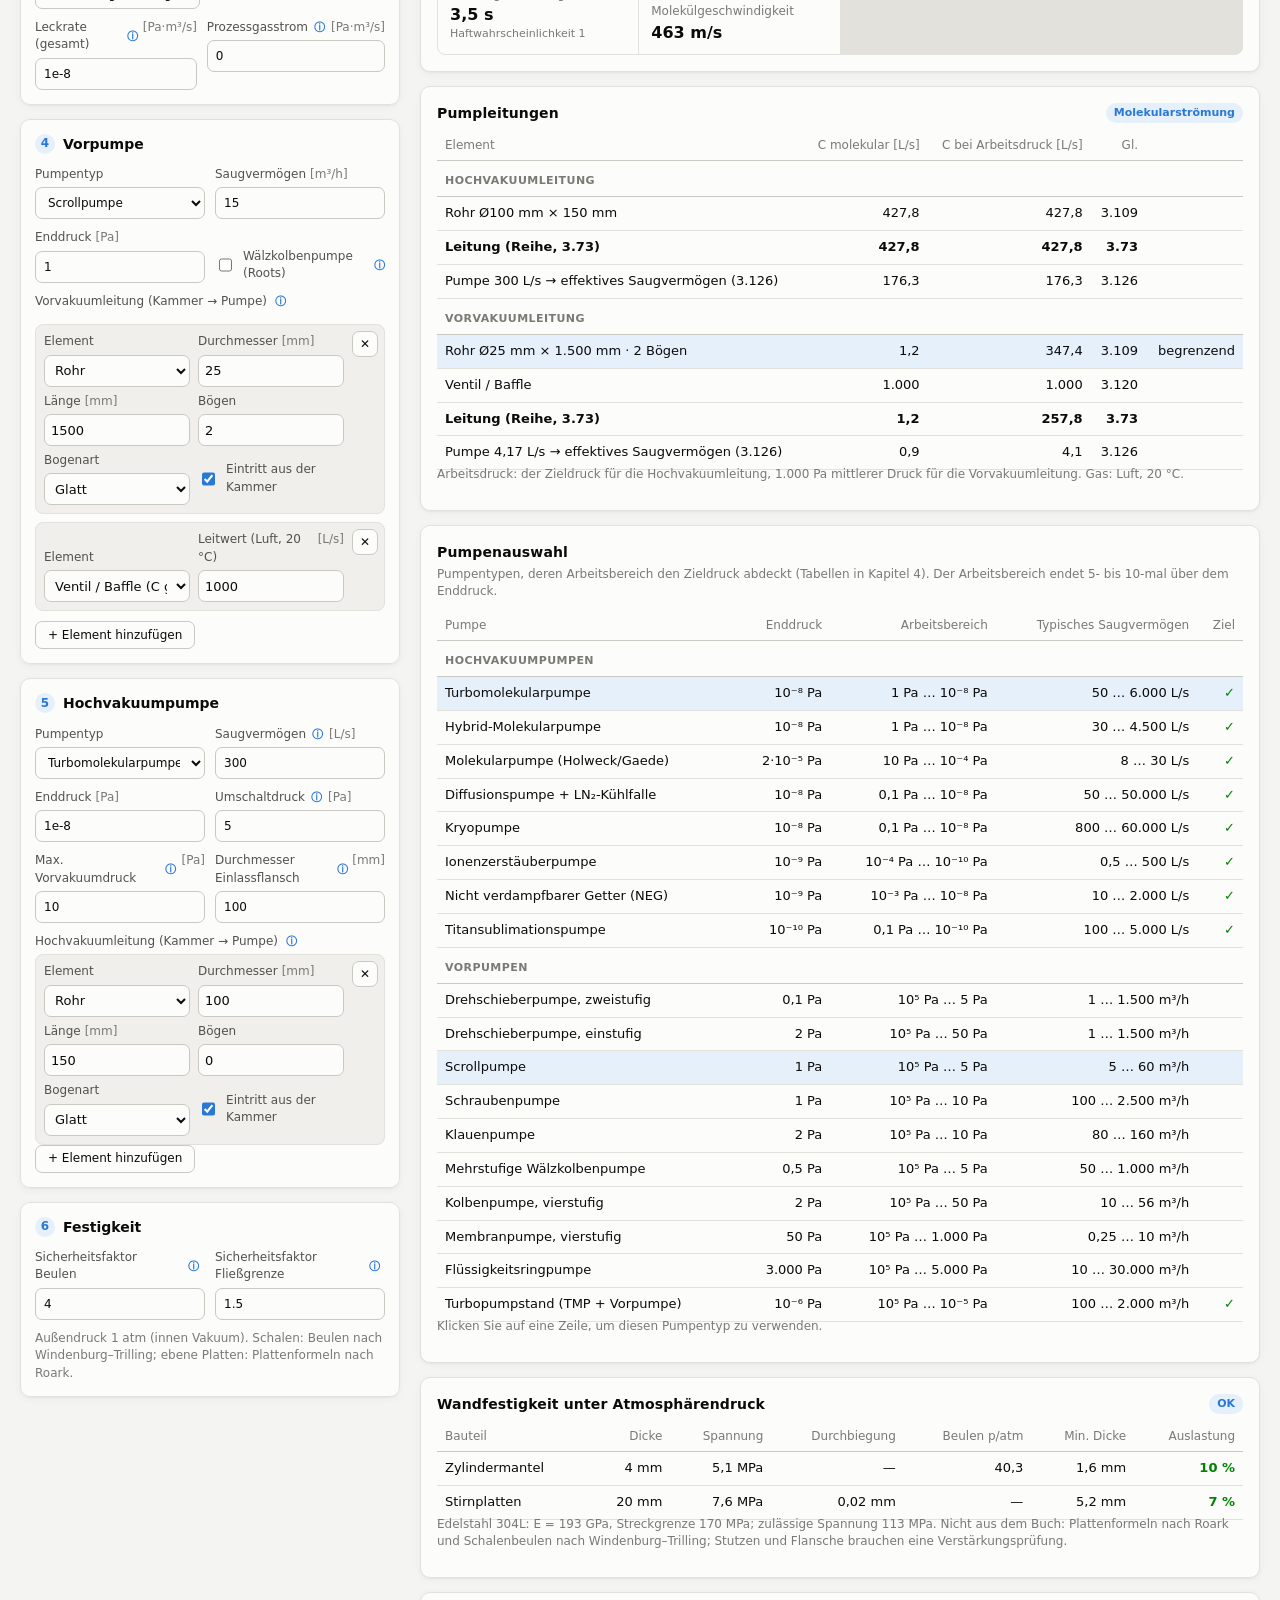
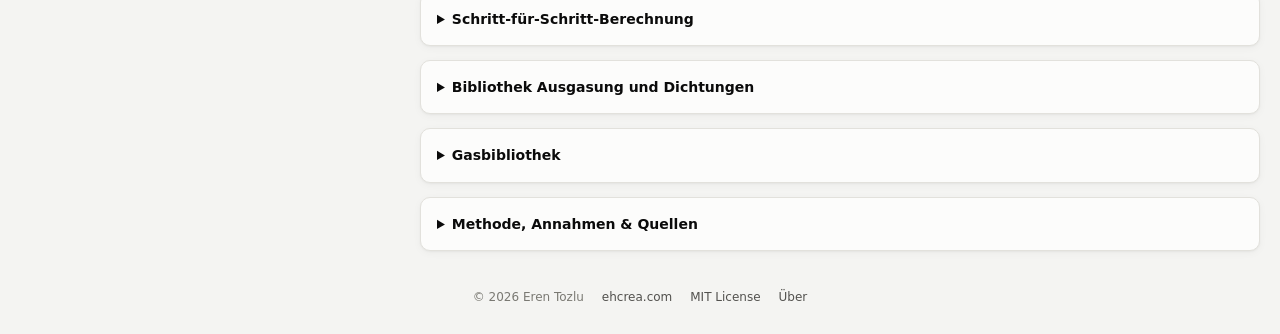
==== commit 6b3ca3c7: "Fix the About logo on language pages The About text is inserted at runtime with a relative image pat" ====
--- a/de/index.html
+++ b/de/index.html
@@ -44,7 +44,7 @@
   <meta name="apple-mobile-web-app-status-bar-style" content="default">
   <meta name="theme-color" content="#f4f4f2" media="(prefers-color-scheme: light)">
   <meta name="theme-color" content="#111110" media="(prefers-color-scheme: dark)">
-  <link rel="stylesheet" href="../css/style.css?v=5">
+  <link rel="stylesheet" href="../css/style.css?v=6">
   <script>
     // Apply the saved theme before first paint to avoid a flash.
     try { const t = localStorage.getItem('vacuum.theme'); if (t === 'light' || t === 'dark') document.documentElement.setAttribute('data-theme', t); } catch (e) { /* storage unavailable */ }
@@ -391,15 +391,15 @@
 
   <div class="toast" id="toast" role="status" hidden></div>
 
-  <script src="../js/units.js?v=5"></script>
-  <script src="../js/i18n.js?v=5"></script>
-  <script src="../js/data.js?v=5"></script>
-  <script src="../js/physics.js?v=5"></script>
-  <script src="../js/presets.js?v=5"></script>
-  <script src="../js/steps.js?v=5"></script>
-  <script src="../js/drawing.js?v=5"></script>
-  <script src="../js/charts.js?v=5"></script>
-  <script src="../js/report.js?v=5"></script>
-  <script src="../js/app.js?v=5"></script>
+  <script src="../js/units.js?v=6"></script>
+  <script src="../js/i18n.js?v=6"></script>
+  <script src="../js/data.js?v=6"></script>
+  <script src="../js/physics.js?v=6"></script>
+  <script src="../js/presets.js?v=6"></script>
+  <script src="../js/steps.js?v=6"></script>
+  <script src="../js/drawing.js?v=6"></script>
+  <script src="../js/charts.js?v=6"></script>
+  <script src="../js/report.js?v=6"></script>
+  <script src="../js/app.js?v=6"></script>
 </body>
 </html>
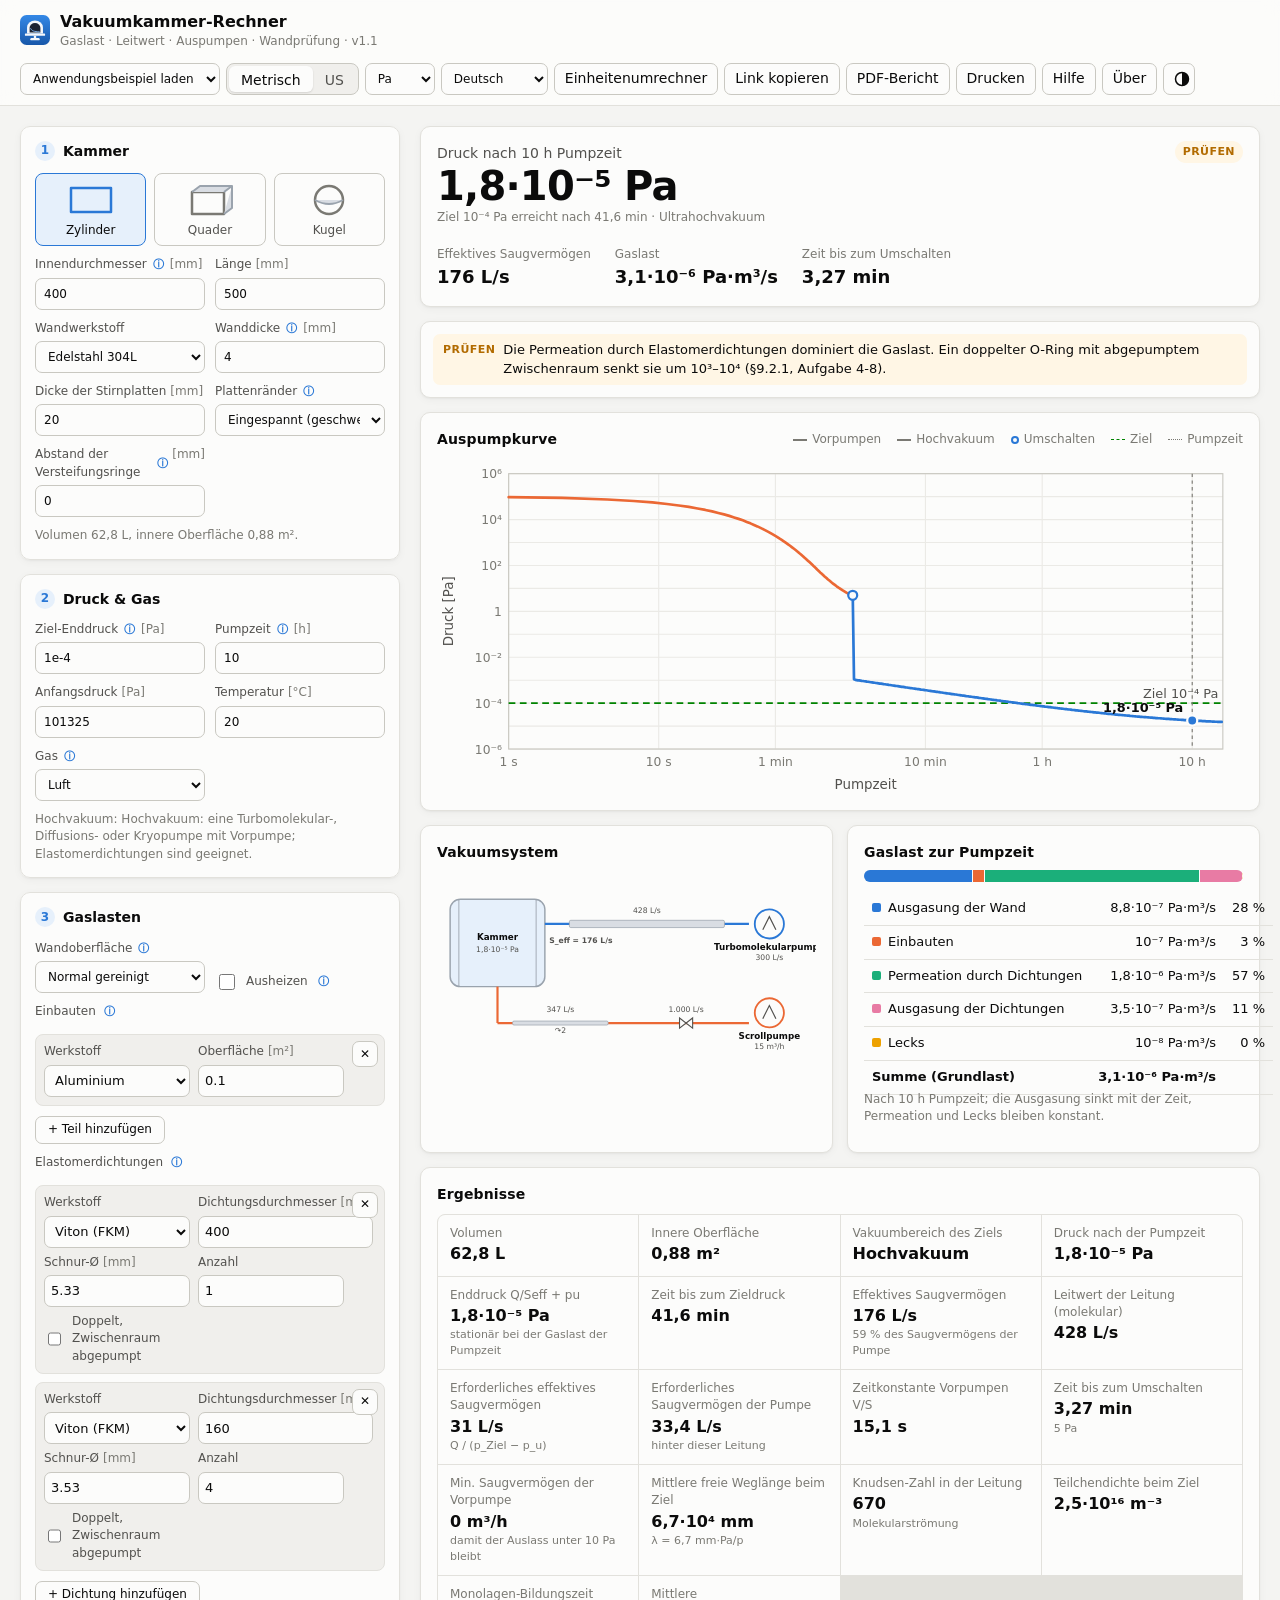
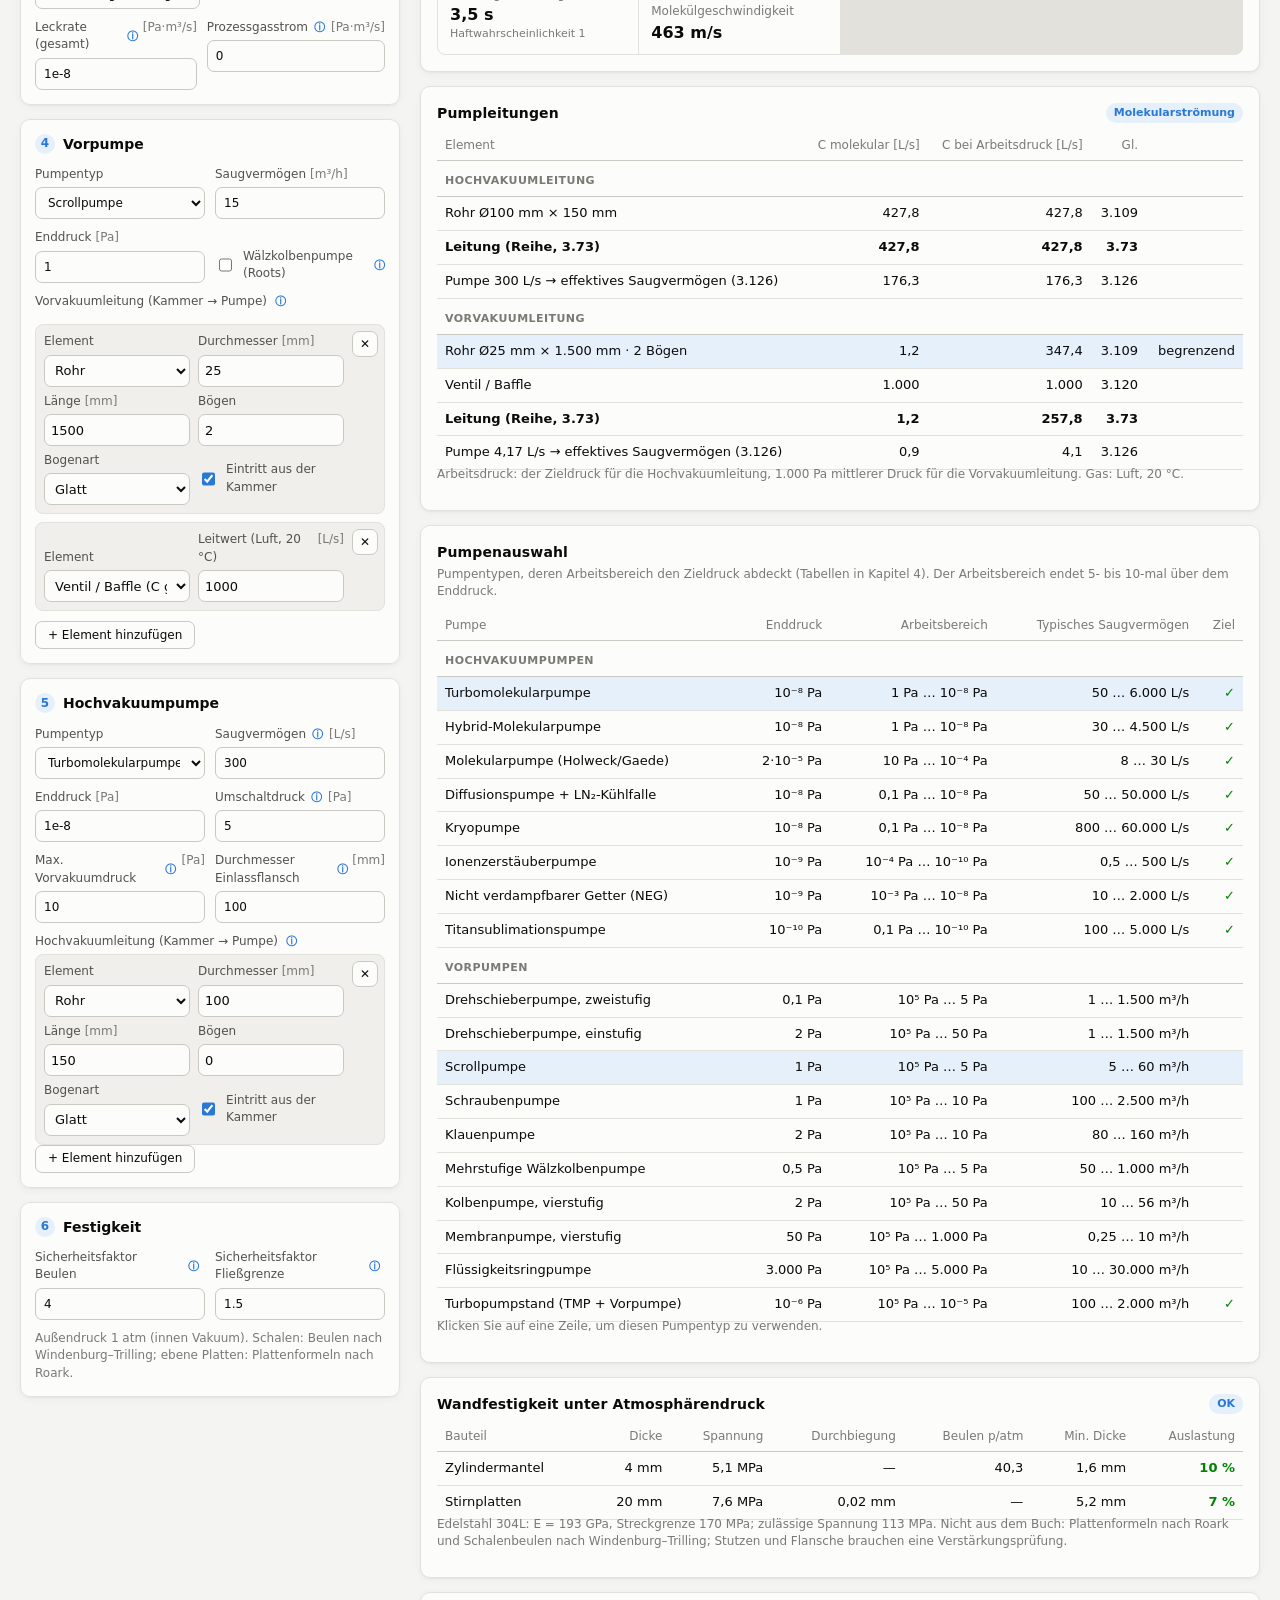
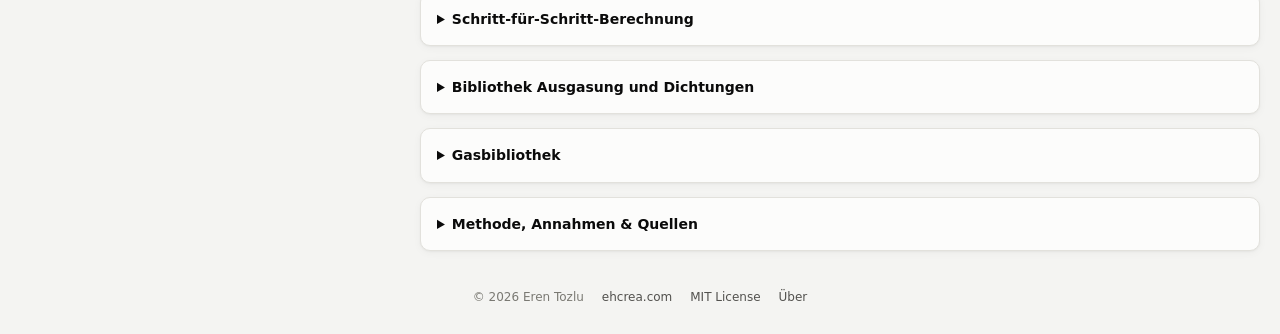
==== commit 6ff61da6: "Add ehcrea.studio Instagram and Facebook links to About Icon links with translated labels and aria-l" ====
--- a/de/index.html
+++ b/de/index.html
@@ -322,7 +322,7 @@
 <p>Formeln, Werkstoffdaten und Rechenbeispiele stammen aus dem Lehrbuch <i>Vacuum Science and Technology</i> von Bart Suurmeijer, Theo Mulder und Jan Verhoeven; die Gleichungsnummern der Schritt-für-Schritt-Berechnung beziehen sich darauf. Die Wandprüfung verwendet die Plattenformeln nach Roark und die Beulformel nach Windenburg–Trilling. Keine Verbindung zu oder Empfehlung durch die Autoren oder den Verlag.</p>
 <p>Erstellt von Eren Tozlu. Weitere Engineering-Werkzeuge und Projekte auf <a href="https://ehcrea.com" target="_blank" rel="noopener">ehcrea.com</a>.</p>
 <p>Open Source unter der <a href="https://github.com/ehcrea/vacuum-chamber-calculator/blob/main/LICENSE" target="_blank" rel="noopener">MIT-Lizenz</a>; der Quellcode liegt auf <a href="https://github.com/ehcrea/vacuum-chamber-calculator" target="_blank" rel="noopener">GitHub</a>.</p>
-<div class="about-support"><p><strong>Gefällt Ihnen der Vakuumrechner?</strong> Er ist für alle kostenlos, und ich erweitere ihn in meiner Freizeit. Wenn er Ihnen bei einer Kammerauslegung Zeit gespart oder beim Lernen geholfen hat, können Sie die Weiterentwicklung auf Patreon unterstützen. Jeder Beitrag, ob groß oder klein, hilft mir, neue technische Werkzeuge zu entwickeln. Vielen Dank!</p><a class="btn-support" href="https://www.patreon.com/ehcrea" target="_blank" rel="noopener"><span aria-hidden="true">♥</span> Auf Patreon unterstützen</a></div>
+<div class="about-social"><span class="about-social-label">Folgen Sie ehcrea.studio</span><a class="social-link" href="https://www.instagram.com/ehcrea.studio" target="_blank" rel="noopener" aria-label="ehcrea.studio auf Instagram (öffnet in neuem Tab)"><svg viewBox="0 0 24 24" width="18" height="18" aria-hidden="true" focusable="false"><rect x="3" y="3" width="18" height="18" rx="5" fill="none" stroke="currentColor" stroke-width="2"/><circle cx="12" cy="12" r="4" fill="none" stroke="currentColor" stroke-width="2"/><circle cx="17.5" cy="6.5" r="1.3" fill="currentColor"/></svg><span>Instagram</span></a><a class="social-link" href="https://www.facebook.com/ehcrea.studio" target="_blank" rel="noopener" aria-label="ehcrea.studio auf Facebook (öffnet in neuem Tab)"><svg viewBox="0 0 24 24" width="18" height="18" aria-hidden="true" focusable="false"><path fill="currentColor" d="M13.5 21v-7.5h2.6l.4-3h-3V8.6c0-.9.3-1.5 1.5-1.5h1.6V4.4c-.3 0-1.2-.1-2.3-.1-2.3 0-3.8 1.4-3.8 3.9v2.3H7.9v3h2.6V21h3z"/></svg><span>Facebook</span></a></div><div class="about-support"><p><strong>Gefällt Ihnen der Vakuumrechner?</strong> Er ist für alle kostenlos, und ich erweitere ihn in meiner Freizeit. Wenn er Ihnen bei einer Kammerauslegung Zeit gespart oder beim Lernen geholfen hat, können Sie die Weiterentwicklung auf Patreon unterstützen. Jeder Beitrag, ob groß oder klein, hilft mir, neue technische Werkzeuge zu entwickeln. Vielen Dank!</p><a class="btn-support" href="https://www.patreon.com/ehcrea" target="_blank" rel="noopener"><span aria-hidden="true">♥</span> Auf Patreon unterstützen</a></div>
 <p class="about-meta"><strong>Haftungsausschluss.</strong> Die Ergebnisse sind technische Abschätzungen für die Konzeptphase, keine zertifizierte Berechnung. Die Rechnungen reproduzieren die Beispiele des Buches und wurden mit Standardwerten aus Handbüchern und der elastischen Beulformel der EN 13445-3 gegengeprüft (siehe Hinweise unter den Ergebnissen). Bekannte Grenzen: Der Clausing-Faktor des Buches für kurze Rohre liefert bis zu etwa 11 % höhere Leitwerte als die exakten Werte; Ausgasungs- und Permeationsdaten schwanken je nach Charge, Reinigung und Vorgeschichte um eine Größenordnung; Pumpendaten sind typische Werte – verwenden Sie die Herstellerkurven der tatsächlichen Pumpe. Kritische Systeme durch Messung prüfen und drucktragende Teile, Stutzen und Schweißnähte nach dem geltenden Regelwerk (z. B. ASME VIII-1 oder EN 13445) nachweisen lassen. Das Werkzeug wird ohne Gewähr bereitgestellt; die Nutzung erfolgt auf eigene Gefahr.</p><!--/i18n:about--></div>
   </dialog>
 
--- a/css/style.css
+++ b/css/style.css
@@ -248,6 +248,10 @@
 .about-head p { margin: 2px 0 0; color: var(--text-3); font-size: 12px; }
 .about p { line-height: 1.55; margin: 0 0 10px; }
 .about a { color: var(--accent); }
+.about-social { display: flex; flex-wrap: wrap; align-items: center; gap: 8px; margin: 12px 0 0; }
+.about-social-label { font-weight: 600; margin-right: 4px; }
+.about a.social-link { display: inline-flex; align-items: center; gap: 6px; min-height: 32px; padding: 5px 12px; border: 1px solid var(--border); border-radius: 999px; color: inherit; font-weight: 600; font-size: 13px; text-decoration: none; }
+.about a.social-link:hover { border-color: currentColor; text-decoration: underline; }
 .about-support { margin: 14px 0 0; padding: 12px 14px; border: 1px solid var(--border); border-radius: var(--radius); background: var(--accent-soft); }
 .about-support p { margin: 0 0 10px; }
 .about a.btn-support { display: inline-flex; align-items: center; gap: 6px; padding: 7px 14px; border-radius: 999px; background: #ff424d; color: #fff; font-weight: 600; font-size: 13px; text-decoration: none; }
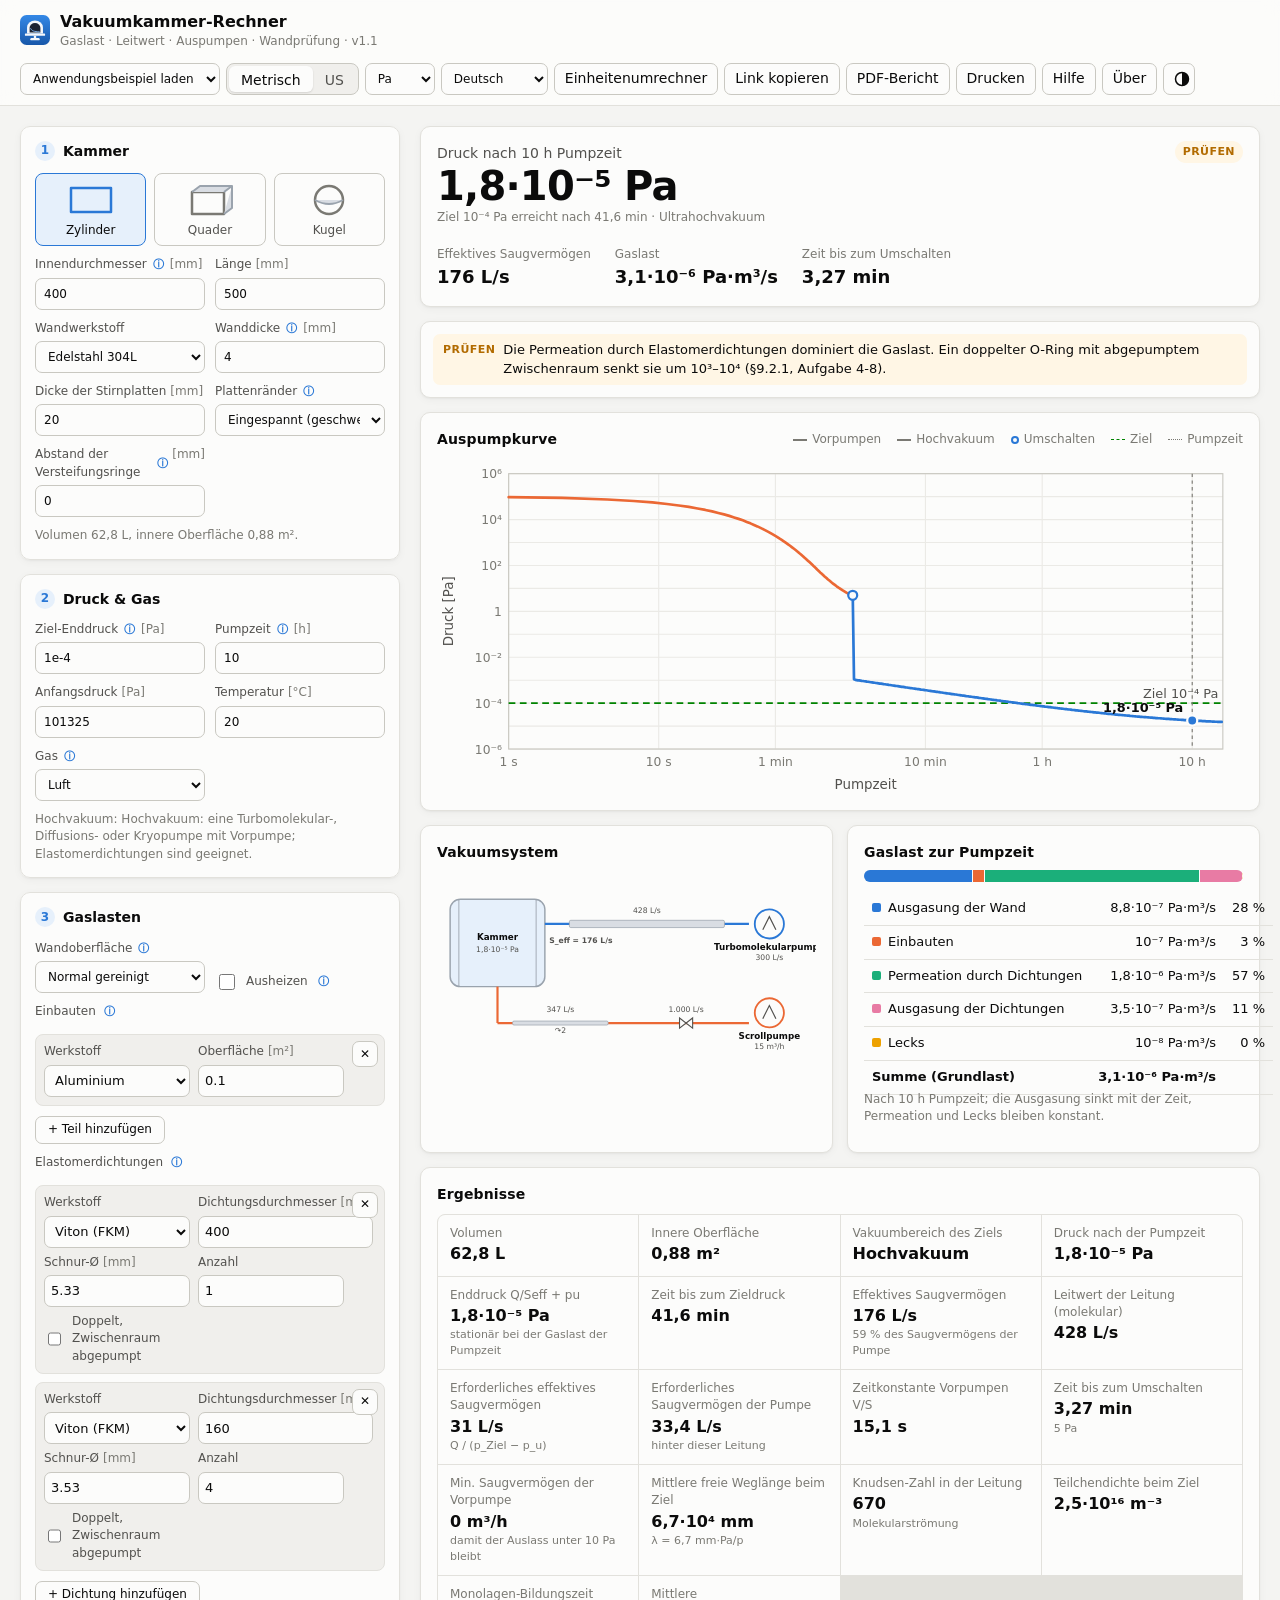
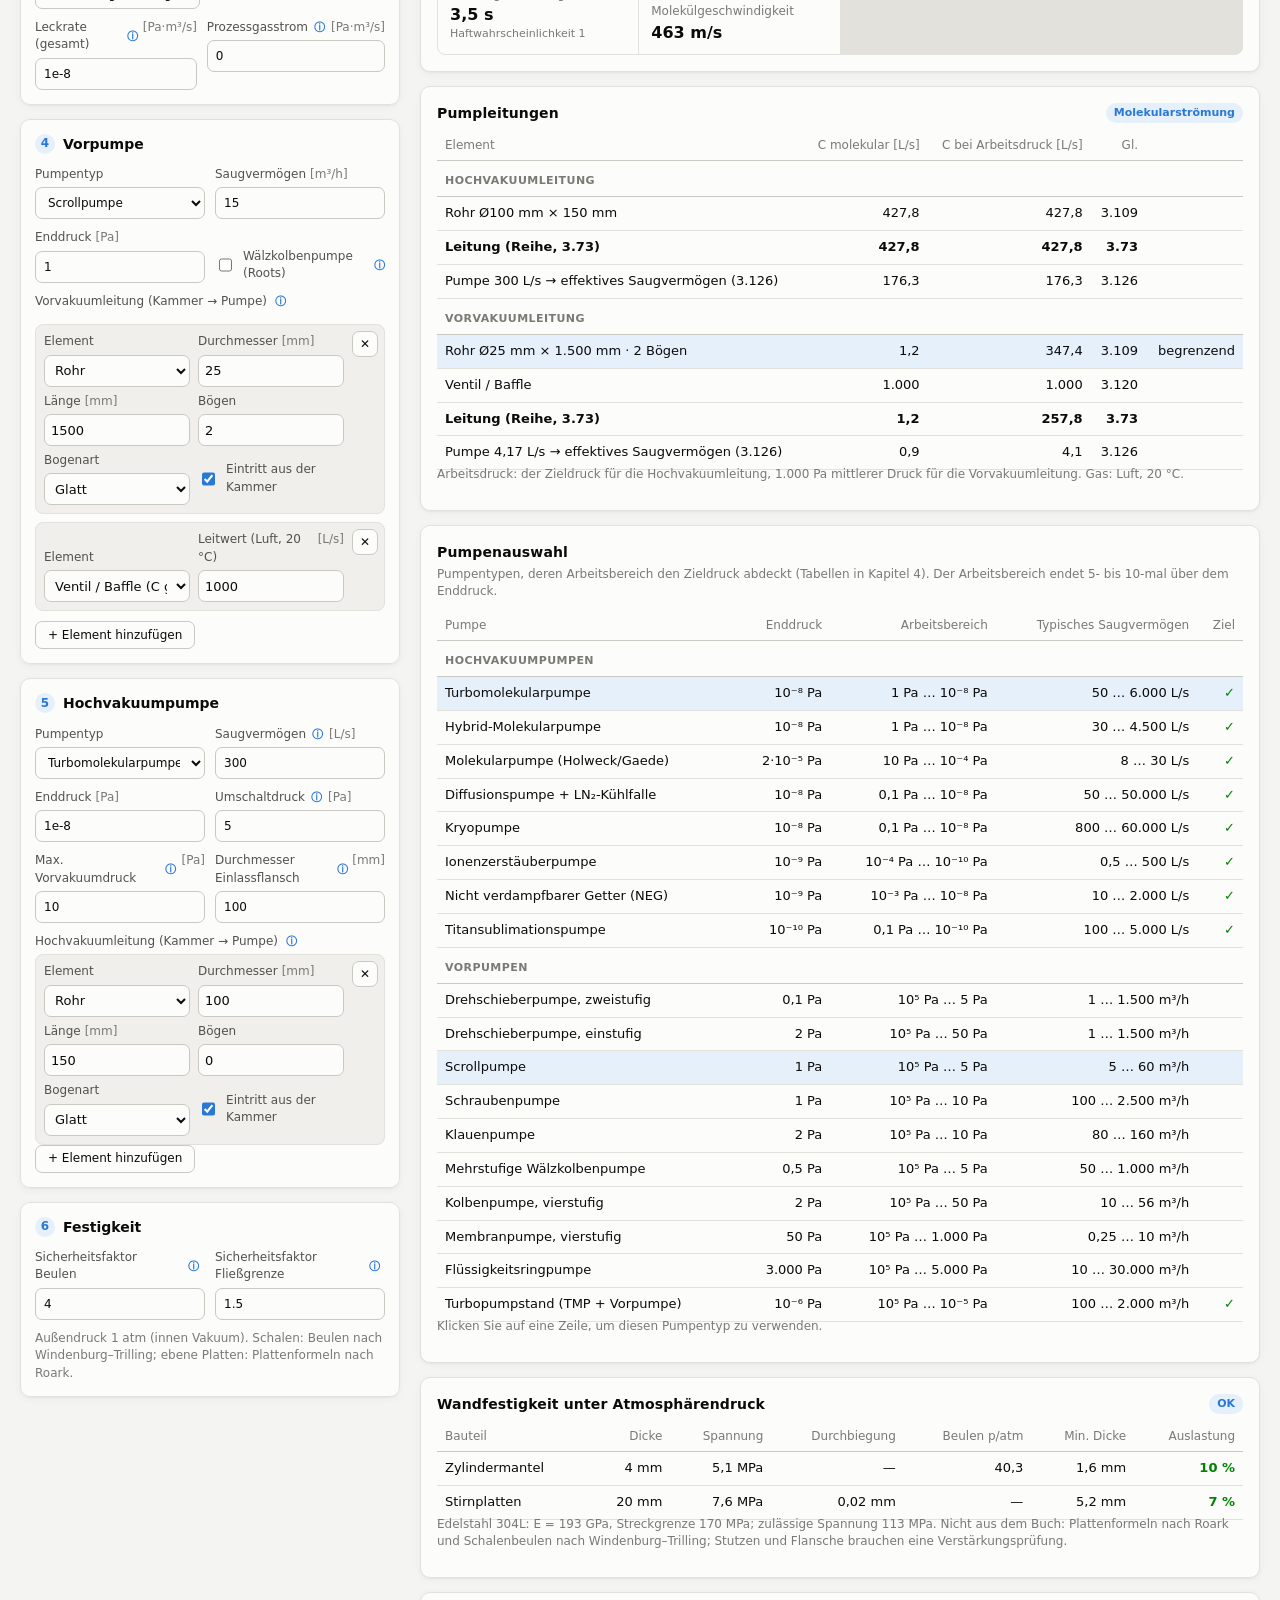
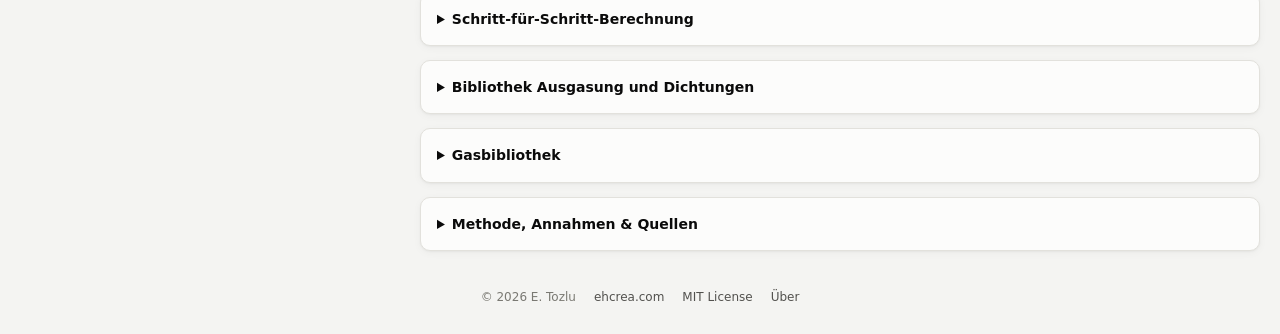
==== commit 3167e7f9: "Show the author as "E. Tozlu" everywhere About section, footer, structured-data author, LICENSE and " ====
--- a/de/index.html
+++ b/de/index.html
@@ -31,7 +31,7 @@
   <meta name="twitter:title" content="Vakuumkammer-Rechner: Auspumpzeit, Gaslast und Leitwert">
   <meta name="twitter:description" content="Kostenloser Online-Rechner für Vakuumkammern: Gaslast durch Ausgasung, Permeation und Lecks, Leitwert der Pumpleitungen, effektives Saugvermögen, Auspumpzeit, Pumpenauswahl und Wanddicke. Metrische oder US-Einheiten, PDF-Bericht.">
   <meta name="twitter:image" content="https://ehcrea.github.io/vacuum-chamber-calculator/icons/og-image.png">
-  <script type="application/ld+json">{"@context":"https://schema.org","@type":"WebApplication","name":"Vacuum Chamber Calculator","alternateName":"Vakuumkammer-Rechner: Auspumpzeit, Gaslast und Leitwert","url":"https://ehcrea.github.io/vacuum-chamber-calculator/de/","description":"Kostenloser Online-Rechner für Vakuumkammern: Gaslast durch Ausgasung, Permeation und Lecks, Leitwert der Pumpleitungen, effektives Saugvermögen, Auspumpzeit, Pumpenauswahl und Wanddicke. Metrische oder US-Einheiten, PDF-Bericht.","applicationCategory":"EngineeringApplication","operatingSystem":"Any (web browser)","browserRequirements":"Requires JavaScript","inLanguage":["en","de","nl","tr","es"],"isAccessibleForFree":true,"offers":{"@type":"Offer","price":"0","priceCurrency":"EUR"},"license":"https://opensource.org/licenses/MIT","image":"https://ehcrea.github.io/vacuum-chamber-calculator/icons/og-image.png","author":{"@type":"Person","name":"Eren Tozlu","url":"https://erentozlu.com"},"publisher":{"@type":"Organization","name":"ehcrea","url":"https://ehcrea.com"},"codeRepository":"https://github.com/ehcrea/vacuum-chamber-calculator"}</script>
+  <script type="application/ld+json">{"@context":"https://schema.org","@type":"WebApplication","name":"Vacuum Chamber Calculator","alternateName":"Vakuumkammer-Rechner: Auspumpzeit, Gaslast und Leitwert","url":"https://ehcrea.github.io/vacuum-chamber-calculator/de/","description":"Kostenloser Online-Rechner für Vakuumkammern: Gaslast durch Ausgasung, Permeation und Lecks, Leitwert der Pumpleitungen, effektives Saugvermögen, Auspumpzeit, Pumpenauswahl und Wanddicke. Metrische oder US-Einheiten, PDF-Bericht.","applicationCategory":"EngineeringApplication","operatingSystem":"Any (web browser)","browserRequirements":"Requires JavaScript","inLanguage":["en","de","nl","tr","es"],"isAccessibleForFree":true,"offers":{"@type":"Offer","price":"0","priceCurrency":"EUR"},"license":"https://opensource.org/licenses/MIT","image":"https://ehcrea.github.io/vacuum-chamber-calculator/icons/og-image.png","author":{"@type":"Person","name":"E. Tozlu","url":"https://erentozlu.com"},"publisher":{"@type":"Organization","name":"ehcrea","url":"https://ehcrea.com"},"codeRepository":"https://github.com/ehcrea/vacuum-chamber-calculator"}</script>
   <!-- /seo -->
   <link rel="icon" href="../icons/favicon.svg" type="image/svg+xml">
   <link rel="icon" href="../icons/favicon-32.png" sizes="32x32" type="image/png">
@@ -309,7 +309,7 @@
   </main>
 
   <footer class="site-footer">
-    <span>© 2026 Eren Tozlu</span>
+    <span>© 2026 E. Tozlu</span>
     <a href="https://ehcrea.com" target="_blank" rel="noopener">ehcrea.com</a>
     <a href="https://github.com/ehcrea/vacuum-chamber-calculator/blob/main/LICENSE" target="_blank" rel="noopener">MIT License</a>
     <a href="#about" id="about-link">Über</a>
@@ -317,10 +317,10 @@
 
   <dialog class="about" id="about" aria-labelledby="about-title">
     <form method="dialog"><button class="btn btn-icon about-close" title="Schließen" aria-label="Schließen">✕</button></form>
-    <div data-i18n-html="about"><!--i18n:about--><div class="about-head"><img src="../icons/favicon.svg" alt=""><div><h2 id="about-title">Vakuumkammer-Rechner</h2><p>Version 1.1 · von Eren Tozlu</p></div></div>
+    <div data-i18n-html="about"><!--i18n:about--><div class="about-head"><img src="../icons/favicon.svg" alt=""><div><h2 id="about-title">Vakuumkammer-Rechner</h2><p>Version 1.1 · von E. Tozlu</p></div></div>
 <p>Ein kostenloses Browser-Werkzeug zur Auslegung einer Vakuumkammer und ihres Pumpsystems. Es summiert die Gaslast aus Ausgasung, Permeation durch Dichtungen und Lecks, berechnet den Leitwert der Pumpleitungen und das effektive Saugvermögen, simuliert das Auspumpen ab Atmosphäre und prüft die Wände gegen Einbeulen. Alle Berechnungen laufen in Ihrem Browser.</p>
 <p>Formeln, Werkstoffdaten und Rechenbeispiele stammen aus dem Lehrbuch <i>Vacuum Science and Technology</i> von Bart Suurmeijer, Theo Mulder und Jan Verhoeven; die Gleichungsnummern der Schritt-für-Schritt-Berechnung beziehen sich darauf. Die Wandprüfung verwendet die Plattenformeln nach Roark und die Beulformel nach Windenburg–Trilling. Keine Verbindung zu oder Empfehlung durch die Autoren oder den Verlag.</p>
-<p>Erstellt von Eren Tozlu. Weitere Engineering-Werkzeuge und Projekte auf <a href="https://ehcrea.com" target="_blank" rel="noopener">ehcrea.com</a>.</p>
+<p>Erstellt von E. Tozlu. Weitere Engineering-Werkzeuge und Projekte auf <a href="https://ehcrea.com" target="_blank" rel="noopener">ehcrea.com</a>.</p>
 <p>Open Source unter der <a href="https://github.com/ehcrea/vacuum-chamber-calculator/blob/main/LICENSE" target="_blank" rel="noopener">MIT-Lizenz</a>; der Quellcode liegt auf <a href="https://github.com/ehcrea/vacuum-chamber-calculator" target="_blank" rel="noopener">GitHub</a>.</p>
 <div class="about-social"><span class="about-social-label">Folgen Sie ehcrea.studio</span><a class="social-link" href="https://www.instagram.com/ehcrea.studio" target="_blank" rel="noopener" aria-label="ehcrea.studio auf Instagram (öffnet in neuem Tab)"><svg viewBox="0 0 24 24" width="18" height="18" aria-hidden="true" focusable="false"><rect x="3" y="3" width="18" height="18" rx="5" fill="none" stroke="currentColor" stroke-width="2"/><circle cx="12" cy="12" r="4" fill="none" stroke="currentColor" stroke-width="2"/><circle cx="17.5" cy="6.5" r="1.3" fill="currentColor"/></svg><span>Instagram</span></a><a class="social-link" href="https://www.facebook.com/ehcrea.studio" target="_blank" rel="noopener" aria-label="ehcrea.studio auf Facebook (öffnet in neuem Tab)"><svg viewBox="0 0 24 24" width="18" height="18" aria-hidden="true" focusable="false"><path fill="currentColor" d="M13.5 21v-7.5h2.6l.4-3h-3V8.6c0-.9.3-1.5 1.5-1.5h1.6V4.4c-.3 0-1.2-.1-2.3-.1-2.3 0-3.8 1.4-3.8 3.9v2.3H7.9v3h2.6V21h3z"/></svg><span>Facebook</span></a></div><div class="about-support"><p><strong>Gefällt Ihnen der Vakuumrechner?</strong> Er ist für alle kostenlos, und ich erweitere ihn in meiner Freizeit. Wenn er Ihnen bei einer Kammerauslegung Zeit gespart oder beim Lernen geholfen hat, können Sie die Weiterentwicklung auf Patreon unterstützen. Jeder Beitrag, ob groß oder klein, hilft mir, neue technische Werkzeuge zu entwickeln. Vielen Dank!</p><a class="btn-support" href="https://www.patreon.com/ehcrea" target="_blank" rel="noopener"><span aria-hidden="true">♥</span> Auf Patreon unterstützen</a></div>
 <p class="about-meta"><strong>Haftungsausschluss.</strong> Die Ergebnisse sind technische Abschätzungen für die Konzeptphase, keine zertifizierte Berechnung. Die Rechnungen reproduzieren die Beispiele des Buches und wurden mit Standardwerten aus Handbüchern und der elastischen Beulformel der EN 13445-3 gegengeprüft (siehe Hinweise unter den Ergebnissen). Bekannte Grenzen: Der Clausing-Faktor des Buches für kurze Rohre liefert bis zu etwa 11 % höhere Leitwerte als die exakten Werte; Ausgasungs- und Permeationsdaten schwanken je nach Charge, Reinigung und Vorgeschichte um eine Größenordnung; Pumpendaten sind typische Werte – verwenden Sie die Herstellerkurven der tatsächlichen Pumpe. Kritische Systeme durch Messung prüfen und drucktragende Teile, Stutzen und Schweißnähte nach dem geltenden Regelwerk (z. B. ASME VIII-1 oder EN 13445) nachweisen lassen. Das Werkzeug wird ohne Gewähr bereitgestellt; die Nutzung erfolgt auf eigene Gefahr.</p><!--/i18n:about--></div>
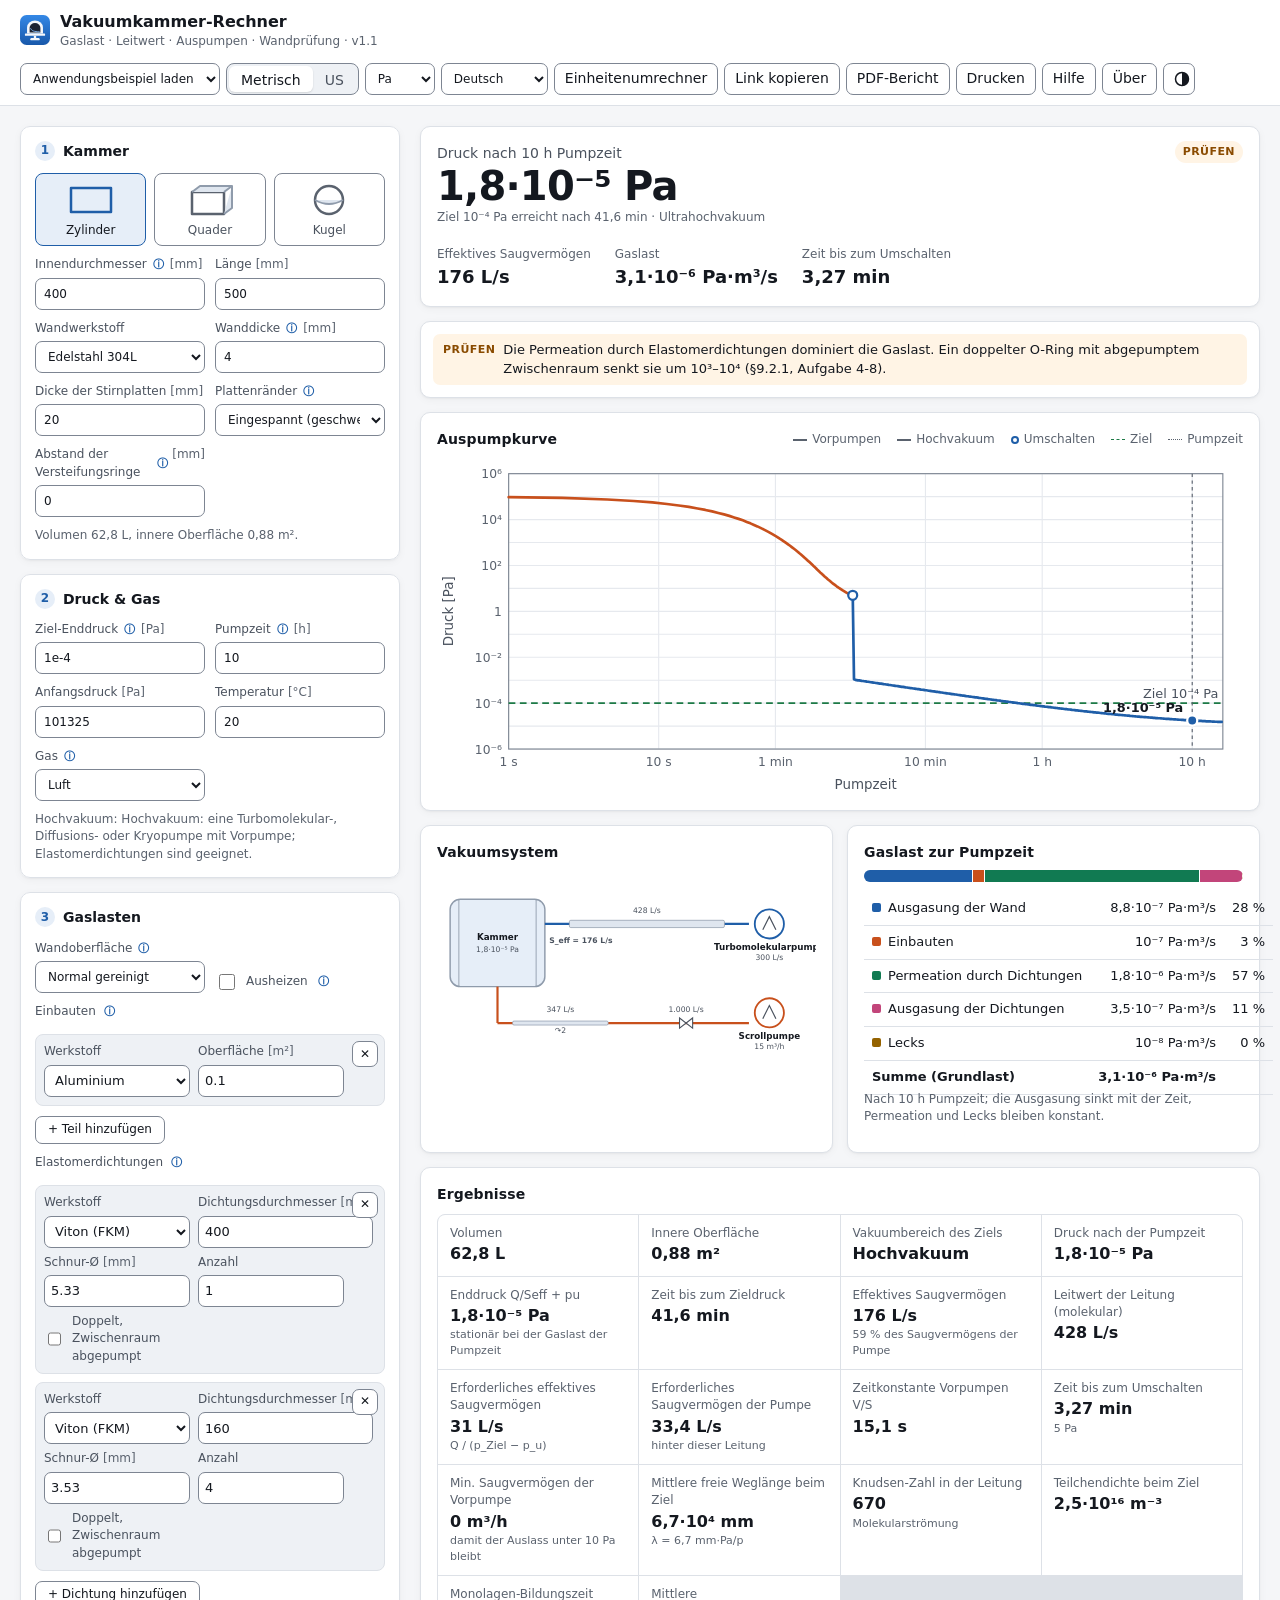
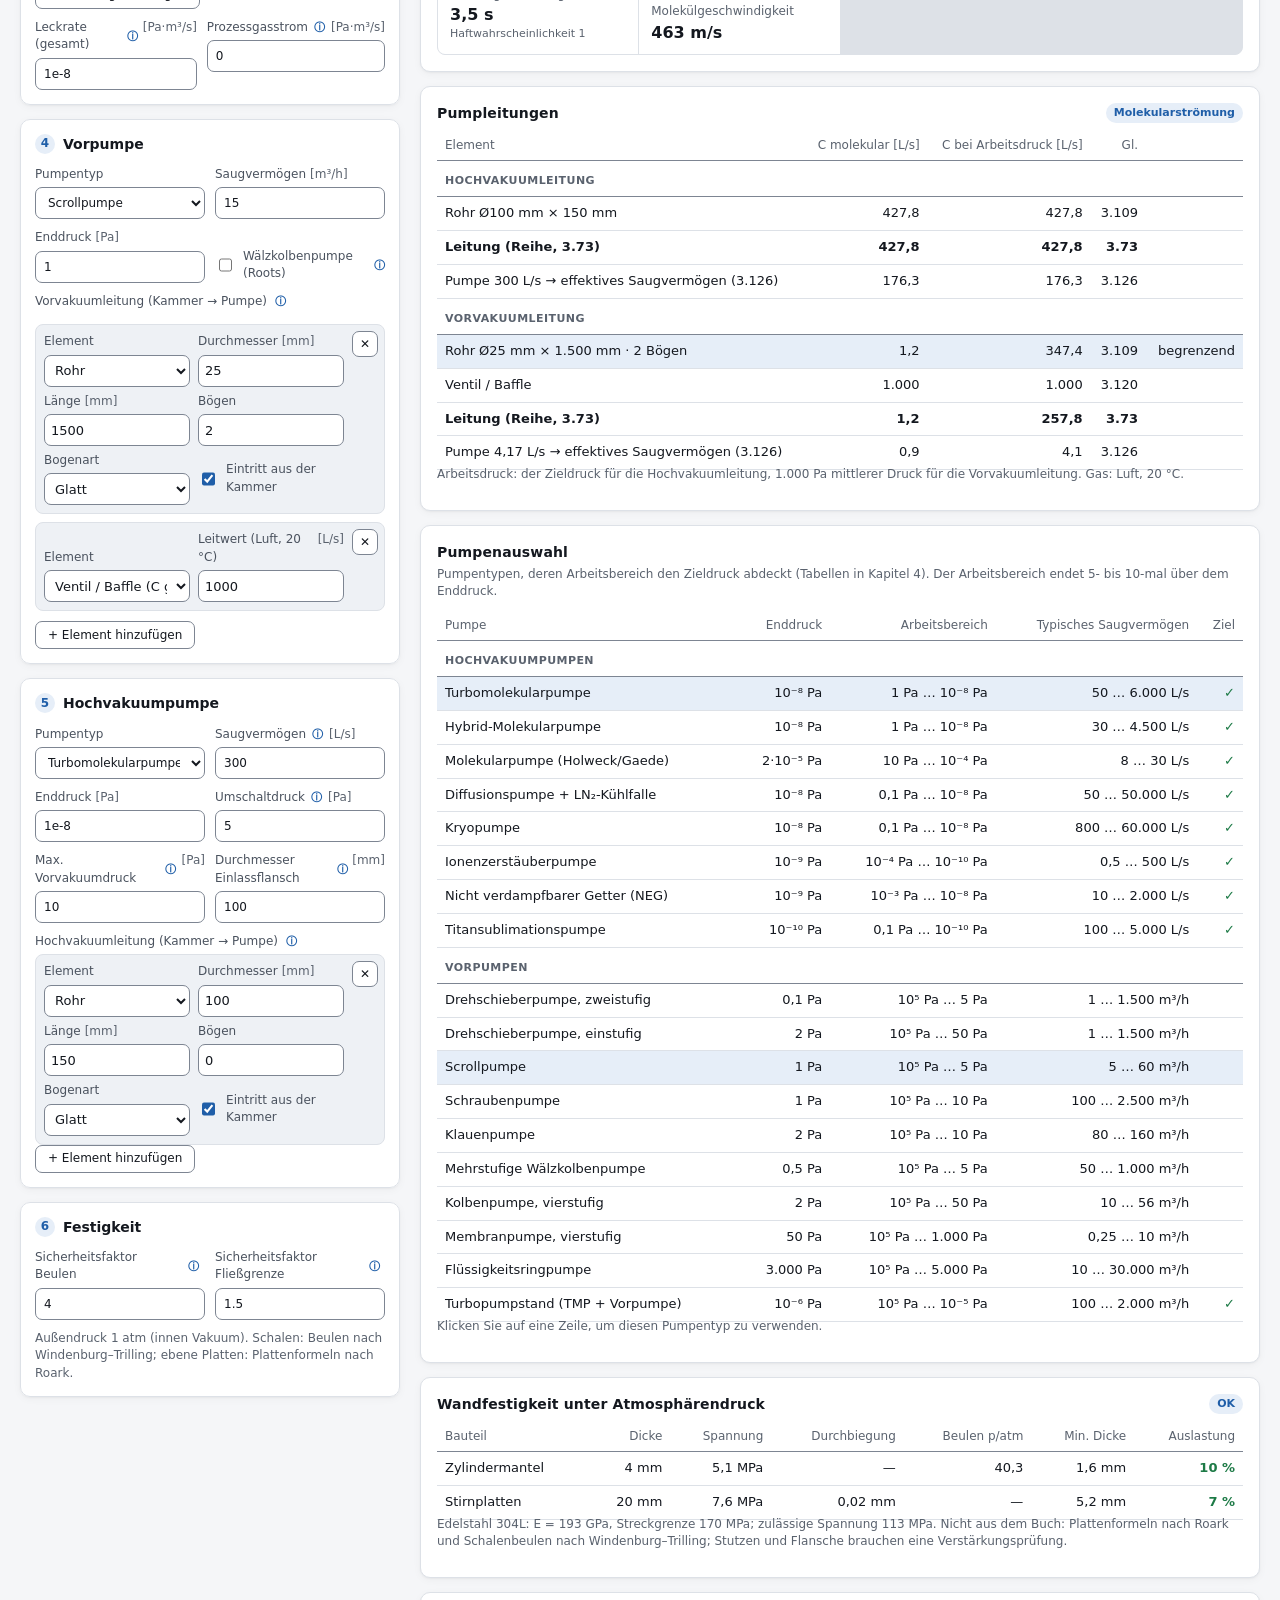
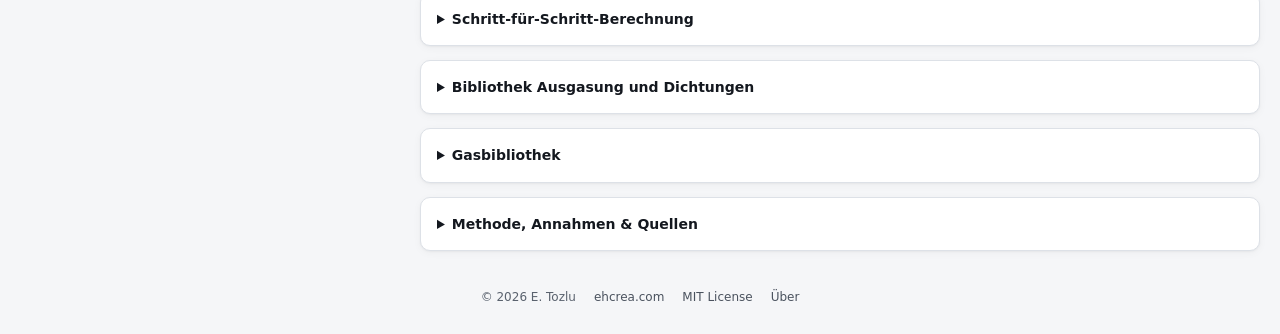
==== commit 3c53f038: "Use the shared calculators colour palette in light and dark mode All ehcrea calculators now share on" ====
--- a/de/index.html
+++ b/de/index.html
@@ -42,12 +42,12 @@
   <meta name="mobile-web-app-capable" content="yes">
   <meta name="apple-mobile-web-app-title" content="Vacuum">
   <meta name="apple-mobile-web-app-status-bar-style" content="default">
-  <meta name="theme-color" content="#f4f4f2" media="(prefers-color-scheme: light)">
-  <meta name="theme-color" content="#111110" media="(prefers-color-scheme: dark)">
+  <meta name="theme-color" content="#f5f6f8" media="(prefers-color-scheme: light)">
+  <meta name="theme-color" content="#0f1216" media="(prefers-color-scheme: dark)">
   <link rel="stylesheet" href="../css/style.css?v=6">
   <script>
     // Apply the saved theme before first paint to avoid a flash.
-    try { const t = localStorage.getItem('vacuum.theme'); if (t === 'light' || t === 'dark') document.documentElement.setAttribute('data-theme', t); } catch (e) { /* storage unavailable */ }
+    try { const t = (localStorage.getItem('ehcrea.theme') || localStorage.getItem('vacuum.theme')); if (t === 'light' || t === 'dark') document.documentElement.setAttribute('data-theme', t); } catch (e) { /* storage unavailable */ }
   </script>
 </head>
 <body>
--- a/css/style.css
+++ b/css/style.css
@@ -1,24 +1,24 @@
 :root {
   color-scheme: light;
-  --bg: #f4f4f2;
-  --surface: #fcfcfb;
-  --surface-2: #f0efec;
-  --border: #e2e1dc;
-  --border-strong: #c9c8c1;
-  --text: #0b0b0b;
-  --text-2: #52514e;
-  --text-3: #7a7973;
-  --accent: #2a78d6;
+  --bg: #f5f6f8;
+  --surface: #ffffff;
+  --surface-2: #eef1f5;
+  --border: #dde1e7;
+  --border-strong: #7d8592;
+  --text: #14181f;
+  --text-2: #4a525e;
+  --text-3: #5a626e;
+  --accent: #1f5ea8;
   --accent-ink: #ffffff;
-  --accent-soft: #e6f0fb;
-  --metal: #d9dde3;
-  --metal-edge: #9aa3ad;
-  --rubber: #2b2b2a;
-  --grid: #ebeae6;
-  --s1: #2a78d6; --s2: #eb6834; --s3: #1baf7a; --s4: #eda100; --s5: #e87ba4;
-  --cold: #2a78d6; --hot: #e34948;
-  --ok: #008300; --warn: #b26b00; --err: #c62828; --info: #2a78d6;
-  --warn-bg: #fff6e5; --err-bg: #fdecec; --info-bg: #eef4fc;
+  --accent-soft: #e6eef8;
+  --metal: #dfe6ef;
+  --metal-edge: #8f9bab;
+  --rubber: #262b33;
+  --grid: #e6e9ee;
+  --s1: #1f5ea8; --s2: #c8501c; --s3: #117a52; --s4: #946200; --s5: #c2457a;
+  --cold: #1f5ea8; --hot: #c8372f;
+  --ok: #1d7a46; --warn: #8a4b00; --err: #b3261e; --info: #1f5ea8;
+  --warn-bg: #fff4e5; --err-bg: #fdecec; --info-bg: #eaf1fa;
   --radius: 10px;
   --shadow: 0 1px 2px rgba(0,0,0,.04), 0 2px 8px rgba(0,0,0,.04);
   --mono: ui-monospace, SFMono-Regular, Menlo, Consolas, monospace;
@@ -26,27 +26,27 @@
 @media (prefers-color-scheme: dark) {
   :root:not([data-theme="light"]) {
     color-scheme: dark;
-    --bg: #111110; --surface: #1a1a19; --surface-2: #232321; --border: #2e2e2c; --border-strong: #45453f;
-    --text: #f0efec; --text-2: #c3c2b7; --text-3: #8f8e86;
-    --accent: #3987e5; --accent-soft: #1d2b3d;
-    --metal: #3a3f46; --metal-edge: #6b7480; --rubber: #d7d6d0; --grid: #2a2a28;
-    --s1: #3987e5; --s2: #d95926; --s3: #199e70; --s4: #c98500; --s5: #d55181;
-    --cold: #3987e5; --hot: #e66767;
-    --ok: #3fae3f; --warn: #e0a030; --err: #f07070; --info: #6aa8f0;
-    --warn-bg: #2d2412; --err-bg: #331a1a; --info-bg: #17222f;
+    --bg: #0f1216; --surface: #171b21; --surface-2: #1f252d; --border: #2b323c; --border-strong: #6b7482;
+    --text: #e7eaef; --text-2: #b4bcc7; --text-3: #9aa3af;
+    --accent: #6aa5ec; --accent-ink: #0b1018; --accent-soft: #1b2a3d;
+    --metal: #2a3542; --metal-edge: #6b7a8c; --rubber: #d5dae1; --grid: #262c35;
+    --s1: #6aa5ec; --s2: #f08a4b; --s3: #3fbf8a; --s4: #e0a030; --s5: #e87ba4;
+    --cold: #6aa5ec; --hot: #f07070;
+    --ok: #5cc98c; --warn: #f3c27a; --err: #ff8a80; --info: #6aa5ec;
+    --warn-bg: #2e2312; --err-bg: #331a1a; --info-bg: #17222f;
     --shadow: none;
   }
 }
 :root[data-theme="dark"] {
   color-scheme: dark;
-  --bg: #111110; --surface: #1a1a19; --surface-2: #232321; --border: #2e2e2c; --border-strong: #45453f;
-  --text: #f0efec; --text-2: #c3c2b7; --text-3: #8f8e86;
-  --accent: #3987e5; --accent-soft: #1d2b3d;
-  --metal: #3a3f46; --metal-edge: #6b7480; --rubber: #d7d6d0; --grid: #2a2a28;
-  --s1: #3987e5; --s2: #d95926; --s3: #199e70; --s4: #c98500; --s5: #d55181;
-  --cold: #3987e5; --hot: #e66767;
-  --ok: #3fae3f; --warn: #e0a030; --err: #f07070; --info: #6aa8f0;
-  --warn-bg: #2d2412; --err-bg: #331a1a; --info-bg: #17222f;
+  --bg: #0f1216; --surface: #171b21; --surface-2: #1f252d; --border: #2b323c; --border-strong: #6b7482;
+  --text: #e7eaef; --text-2: #b4bcc7; --text-3: #9aa3af;
+  --accent: #6aa5ec; --accent-ink: #0b1018; --accent-soft: #1b2a3d;
+  --metal: #2a3542; --metal-edge: #6b7a8c; --rubber: #d5dae1; --grid: #262c35;
+  --s1: #6aa5ec; --s2: #f08a4b; --s3: #3fbf8a; --s4: #e0a030; --s5: #e87ba4;
+  --cold: #6aa5ec; --hot: #f07070;
+  --ok: #5cc98c; --warn: #f3c27a; --err: #ff8a80; --info: #6aa5ec;
+  --warn-bg: #2e2312; --err-bg: #331a1a; --info-bg: #17222f;
   --shadow: none;
 }
 
@@ -254,8 +254,8 @@
 .about a.social-link:hover { border-color: currentColor; text-decoration: underline; }
 .about-support { margin: 14px 0 0; padding: 12px 14px; border: 1px solid var(--border); border-radius: var(--radius); background: var(--accent-soft); }
 .about-support p { margin: 0 0 10px; }
-.about a.btn-support { display: inline-flex; align-items: center; gap: 6px; padding: 7px 14px; border-radius: 999px; background: #ff424d; color: #fff; font-weight: 600; font-size: 13px; text-decoration: none; }
-.about a.btn-support:hover { background: #e63a44; }
+.about a.btn-support { display: inline-flex; align-items: center; gap: 6px; padding: 7px 14px; border-radius: 999px; background: #d6303a; color: #fff; font-weight: 600; font-size: 13px; text-decoration: none; }
+.about a.btn-support:hover { background: #c42b35; }
 .about .about-meta { margin: 14px 0 0; padding-top: 10px; border-top: 1px solid var(--border); color: var(--text-3); font-size: 12px; }
 
 /* ---------- O-ring designer additions ---------- */
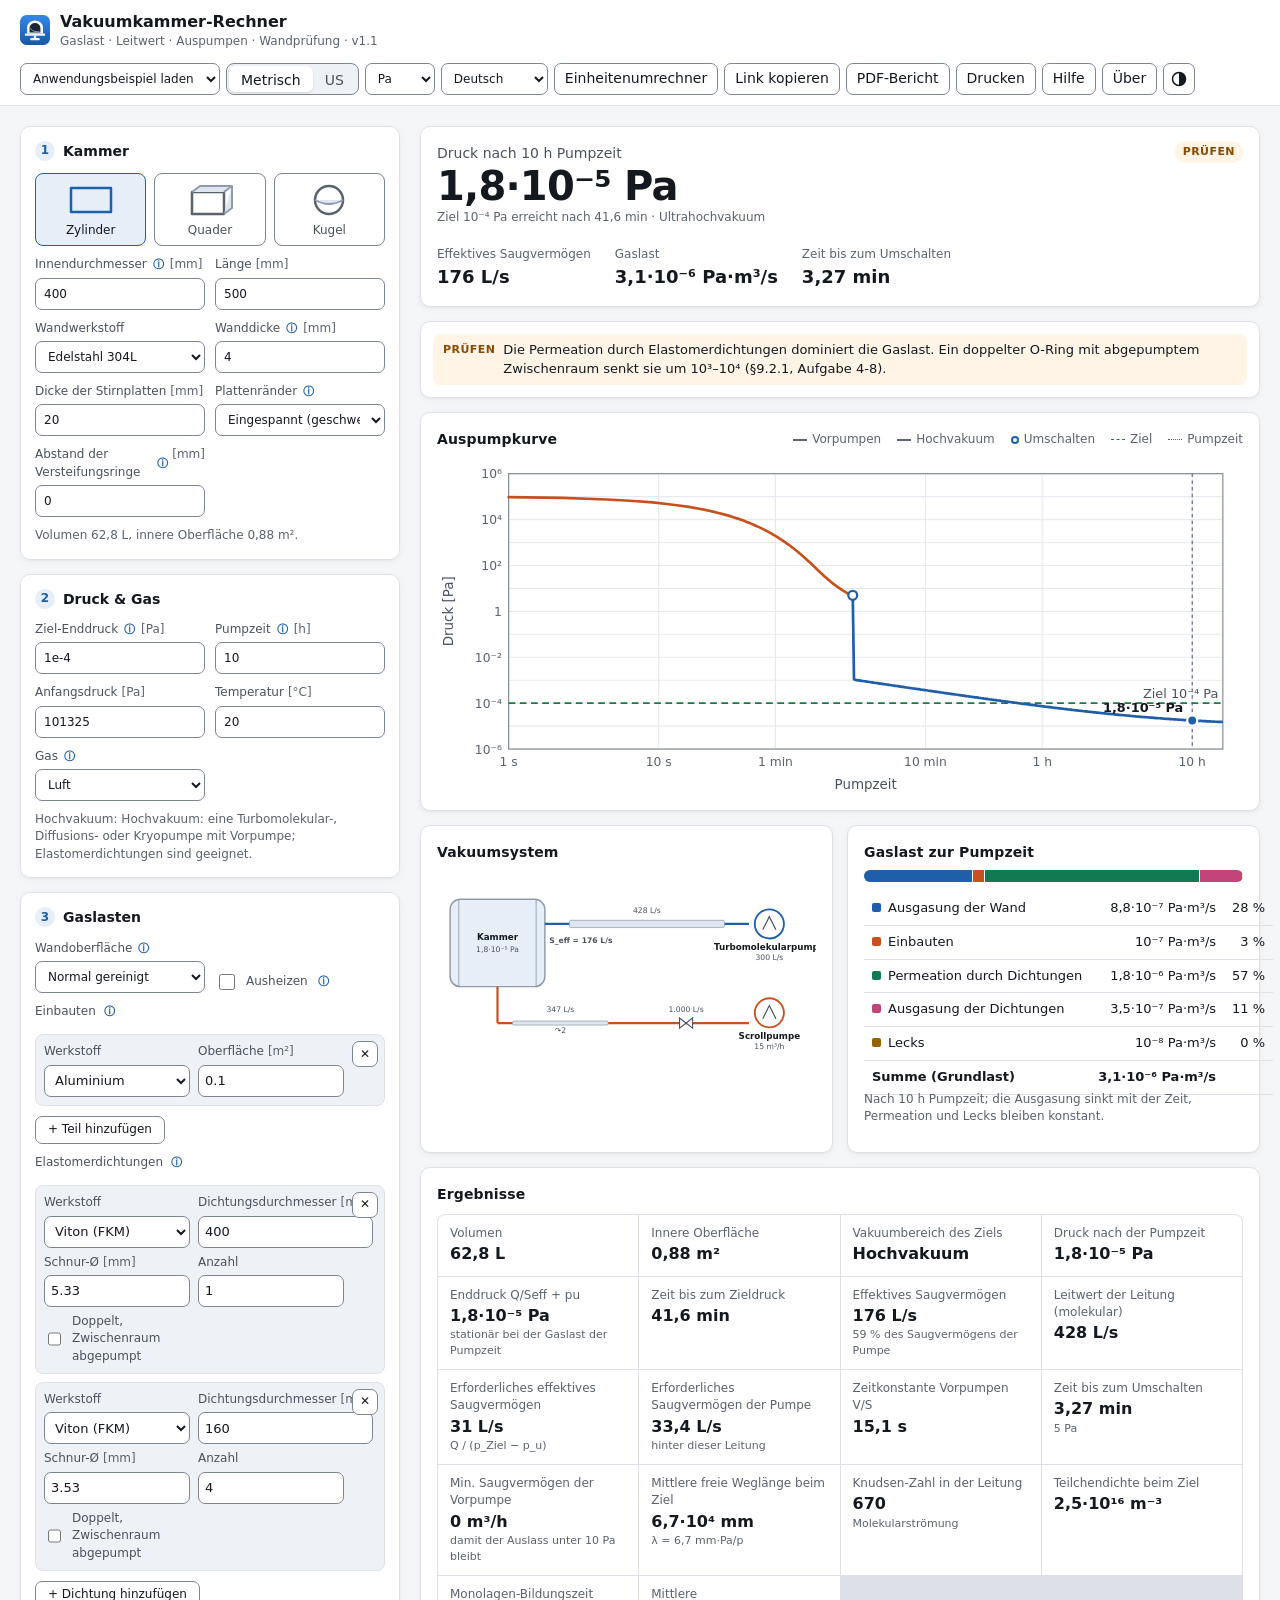
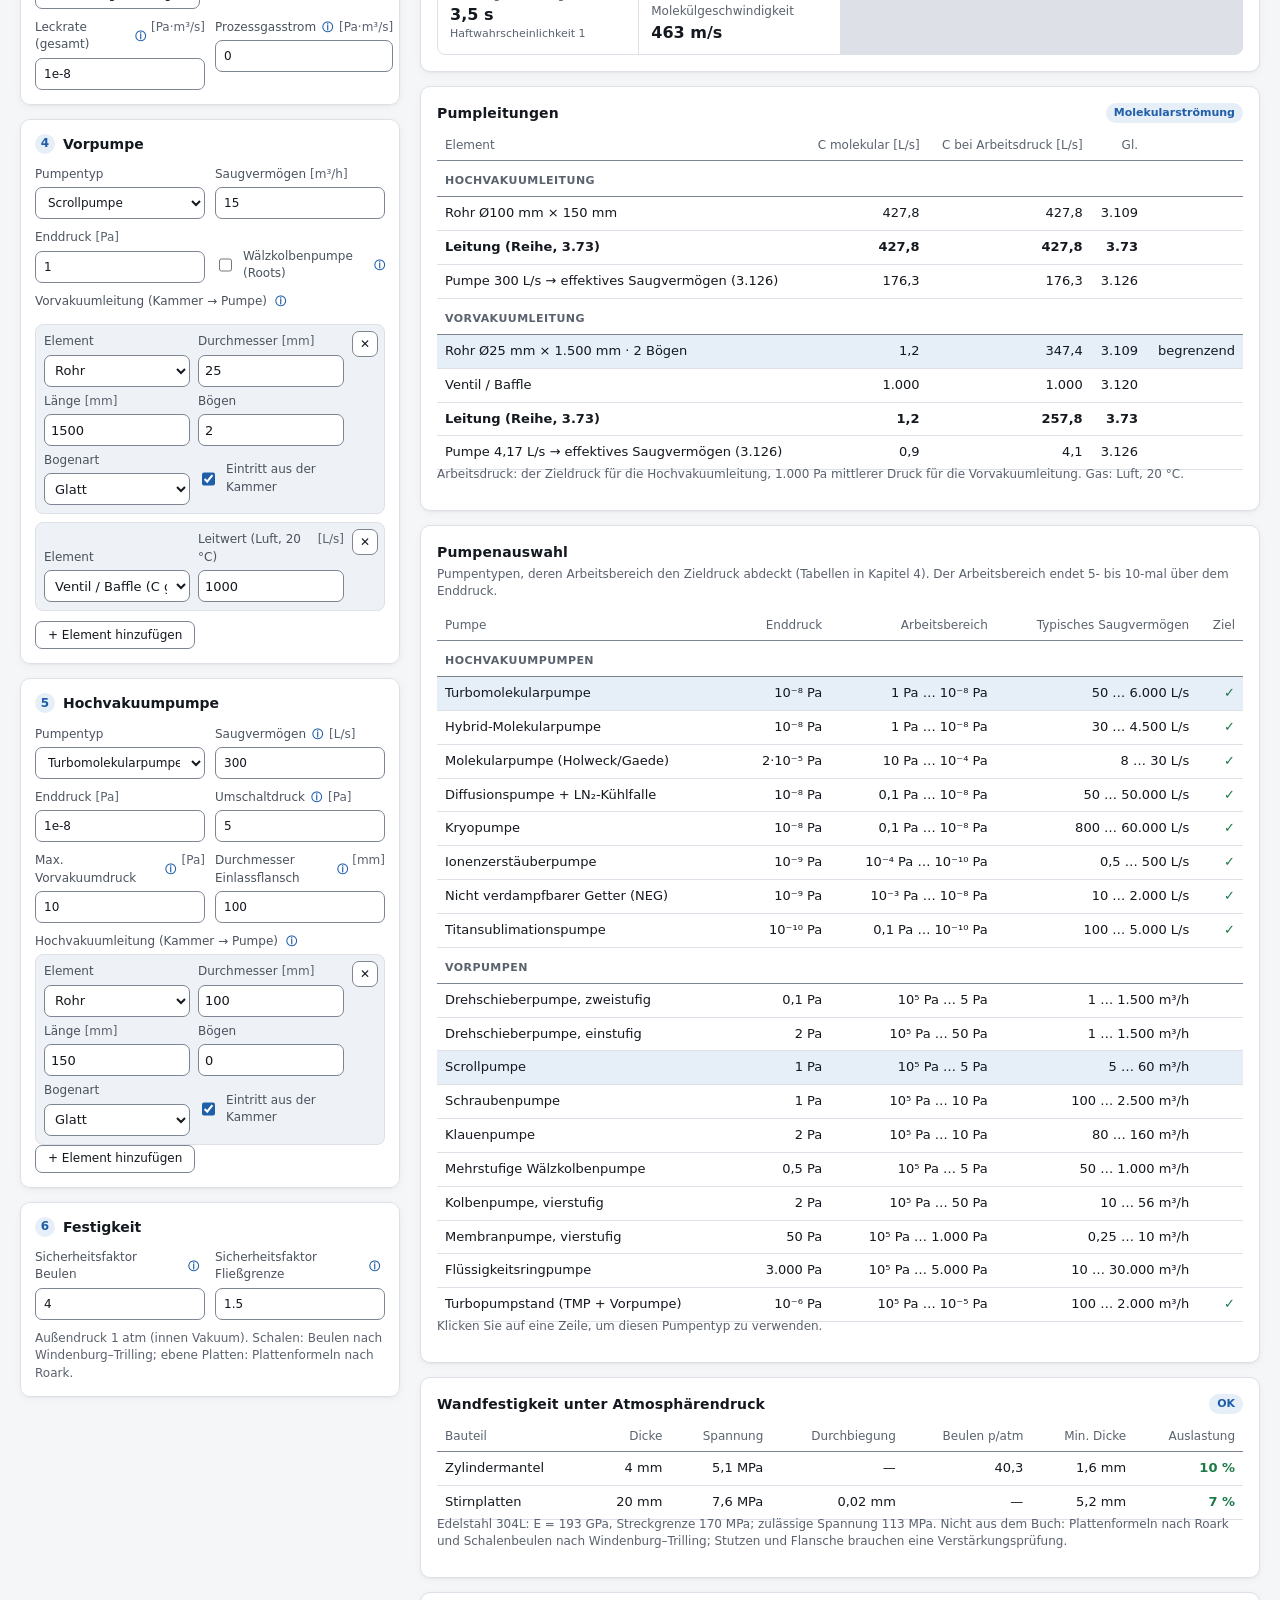
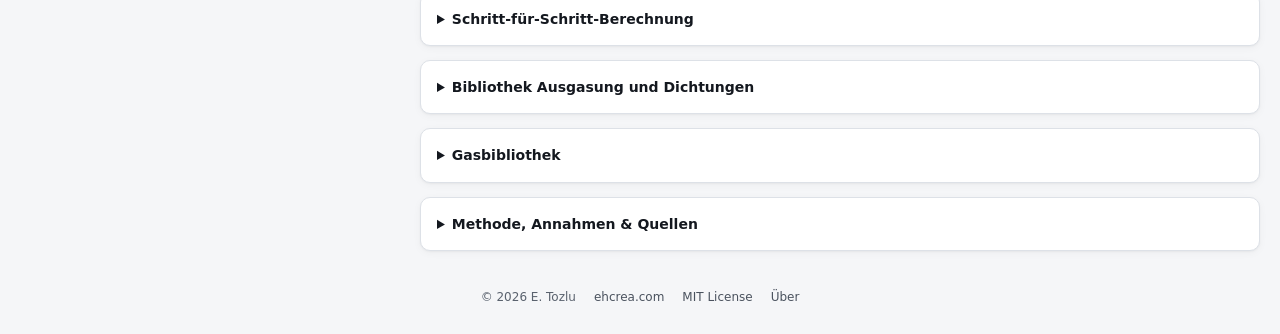
==== commit d959ff08: "New app icons: black ehcrea bar, shared blue family look App graphic on top, black bar with white "e" ====
--- a/de/index.html
+++ b/de/index.html
@@ -36,7 +36,7 @@
   <link rel="icon" href="../icons/favicon.svg" type="image/svg+xml">
   <link rel="icon" href="../icons/favicon-32.png" sizes="32x32" type="image/png">
   <link rel="icon" href="../icons/favicon-16.png" sizes="16x16" type="image/png">
-  <link rel="apple-touch-icon" href="../icons/apple-touch-icon.png" sizes="180x180">
+  <link rel="apple-touch-icon" href="../icons/app-icon-180.png" sizes="180x180">
   <link rel="manifest" href="../manifest.webmanifest">
   <meta name="apple-mobile-web-app-capable" content="yes">
   <meta name="mobile-web-app-capable" content="yes">
--- a/css/style.css
+++ b/css/style.css
@@ -422,3 +422,22 @@
 @media print {
   .topbar .toolbar, .inputs .btn, .row-del { display: none !important; }
 }
+
+/* Phones: every panel stays inside the screen width, in every language
+   (same rules in all ehcrea calculators). Grid and flex children may shrink below their
+   content width, long labels wrap, wide tables scroll inside their own box. */
+.layout > *, .results > *, fieldset, .card, .grid2 > *, .grid3 > *, .grid-cards > *, .layout-picker > *, .stack-legend > * { min-width: 0; }
+.layout-picker button { overflow-wrap: anywhere; }
+input, select, textarea { max-width: 100%; }
+.legend-key { display: inline-flex; flex-wrap: wrap; align-items: center; row-gap: 4px; max-width: 100%; }
+.table-wrap { max-width: 100%; }
+@media (max-width: 640px) {
+  table.data td:first-child { white-space: normal; }
+  /* Field label and unit wrap onto two lines instead of widening the form. */
+  .layout label:not(.check) { display: flex; flex-wrap: wrap; align-items: baseline; }
+  .layout label:not(.check) > input, .layout label:not(.check) > select { flex: 1 0 100%; min-width: 0; }
+}
+
+/* Theme switch: square icon button with the icon exactly centred (same in every ehcrea
+   calculator). ".toolbar .btn" padding must not apply to it, or the 16 px icon is pushed right. */
+.toolbar .btn-icon, #theme { width: 32px; height: 32px; padding: 0; display: inline-grid; place-items: center; }
